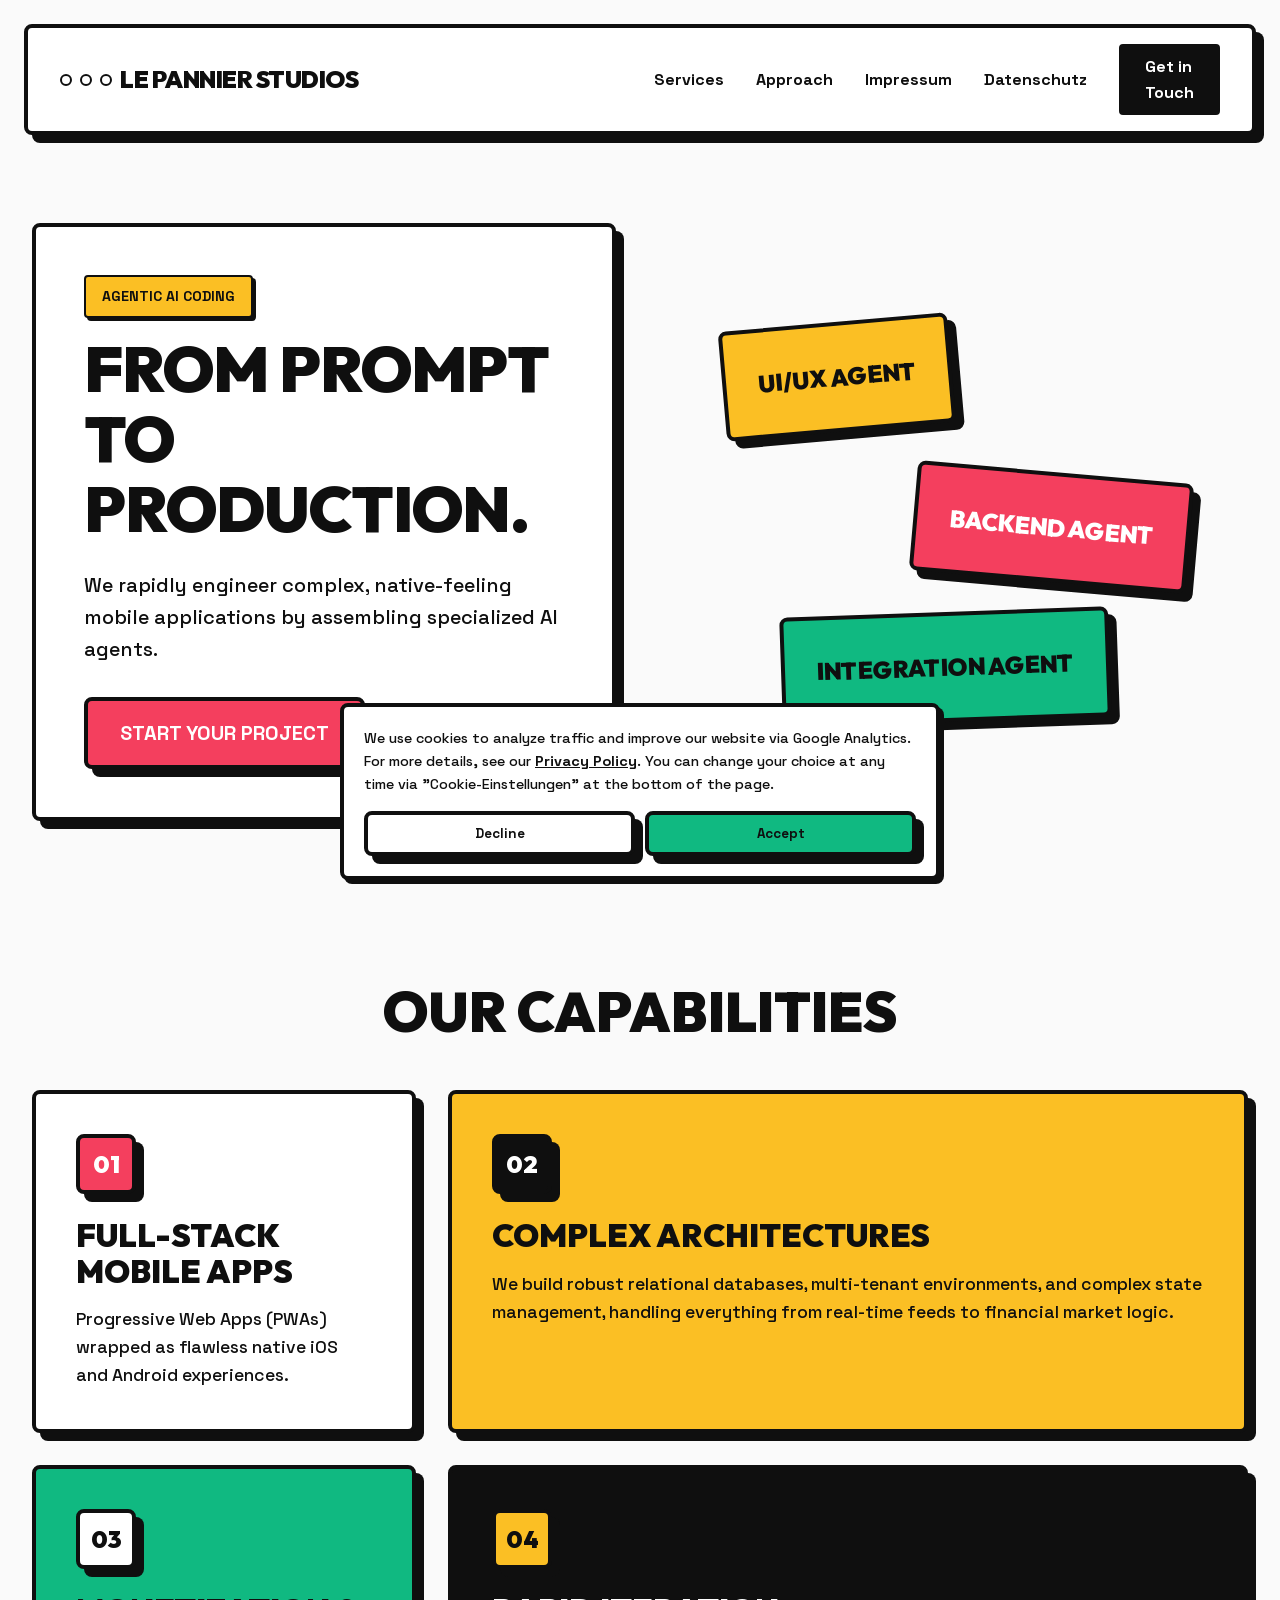
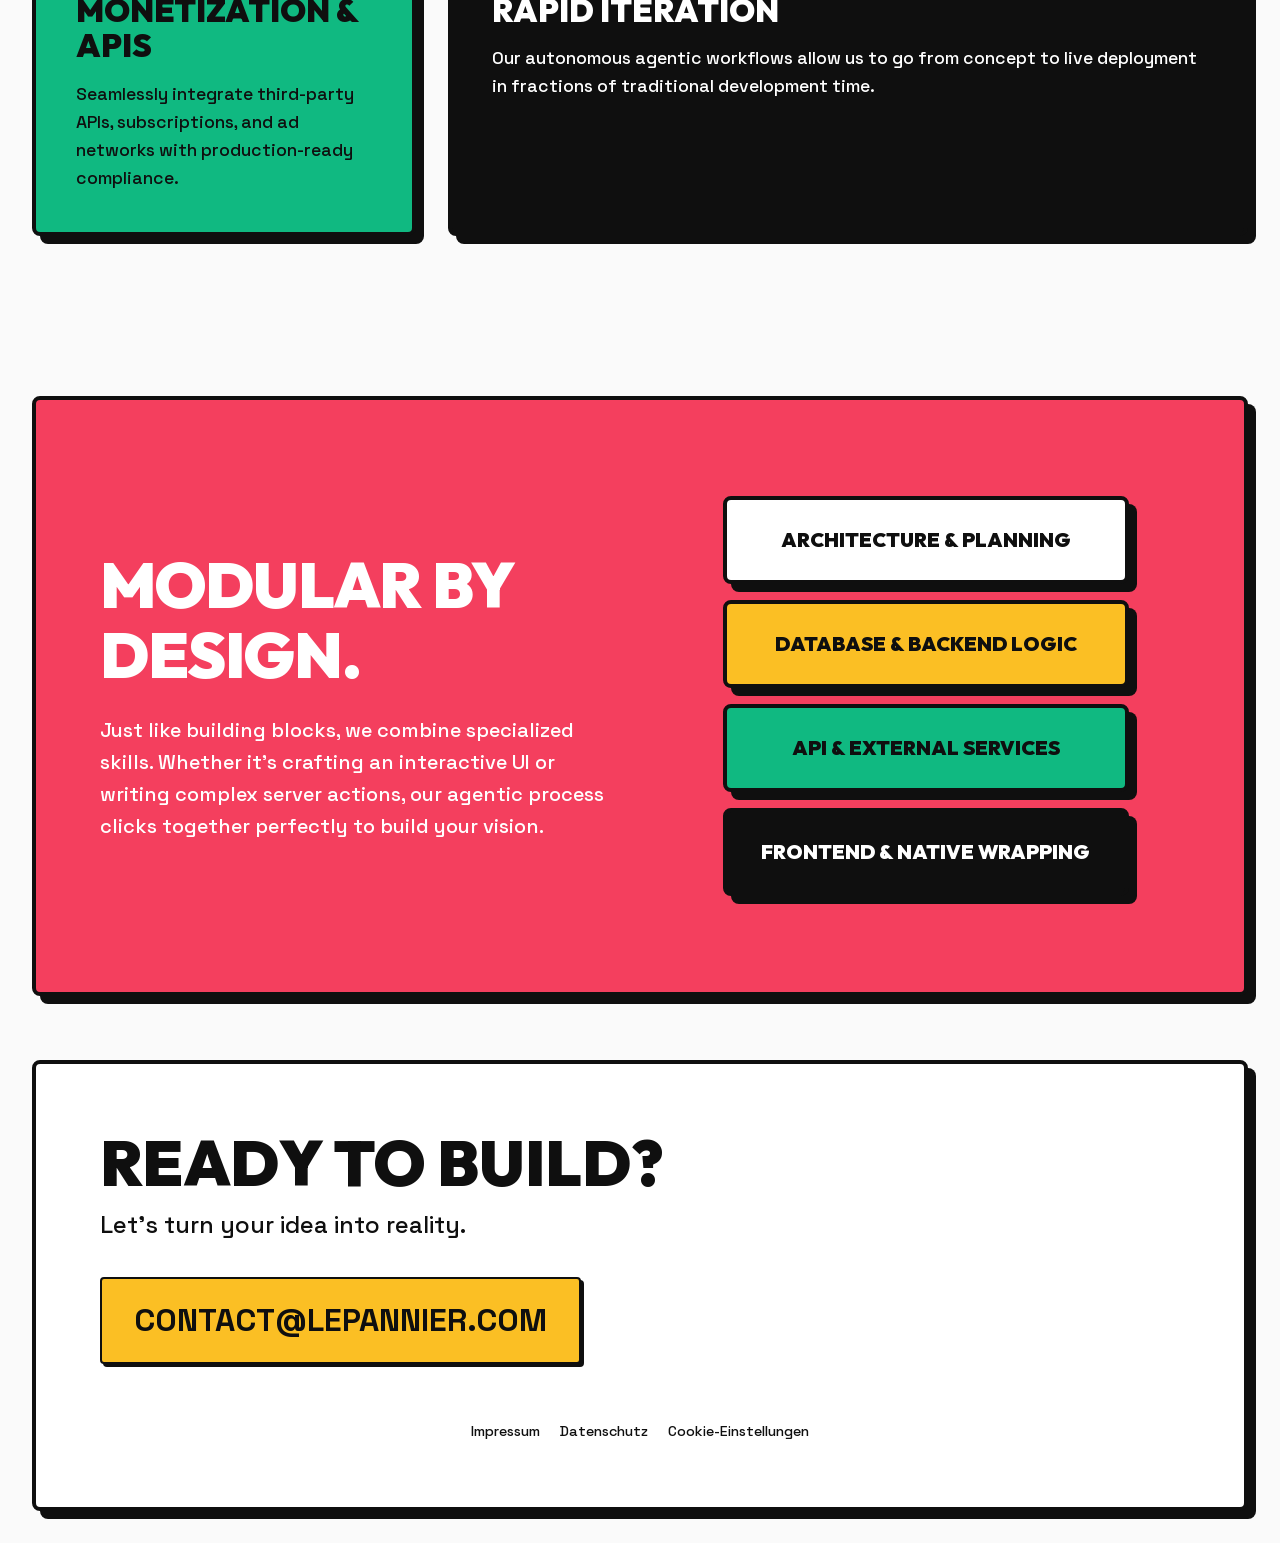
==== index.html @ d7900feb "Fix: self-host fonts, add cookie consent withdrawal, fix small bugs - Serve Outfit and Space Grotesk" ====
<!DOCTYPE html>
<html lang="en">
<head>
    <meta charset="UTF-8">
    <meta name="viewport" content="width=device-width, initial-scale=1.0">
    <meta name="description" content="Le Pannier Studios - Rapid mobile app engineering through Agentic AI.">
    <title>Le Pannier Studios | Agentic AI App Development</title>
    <link rel="canonical" href="https://www.lepannier.com/" />
    <meta property="og:type" content="website">
    <meta property="og:url" content="https://www.lepannier.com/">
    <meta property="og:title" content="Le Pannier Studios | Agentic AI App Development">
    <meta property="og:description" content="We specialize in rapid mobile app engineering using agentic AI. Powerful apps built fast.">
    <meta property="og:image" content="https://www.lepannier.com/og-image.png">
    <meta name="twitter:card" content="summary_large_image">
    <meta name="twitter:domain" content="lepannier.com">
    <meta name="twitter:url" content="https://www.lepannier.com/">
    <meta name="twitter:title" content="Le Pannier Studios | Agentic AI App Development">
    <meta name="twitter:description" content="We specialize in rapid mobile app engineering using agentic AI. Powerful apps built fast.">
    <meta name="twitter:image" content="https://www.lepannier.com/og-image.png">

    <script type="application/ld+json">
    {
      "@context": "https://schema.org",
      "@type": "Organization",
      "name": "Le Pannier Studios",
      "url": "https://www.lepannier.com/",
      "logo": "https://www.lepannier.com/favicon.svg",
      "description": "Agentic AI App Development and rapid mobile app engineering.",
      "email": "contact@lepannier.com",
      "address": {
        "@type": "PostalAddress",
        "streetAddress": "Beethovenstraße 17",
        "addressLocality": "Bonn",
        "postalCode": "53115",
        "addressCountry": "DE"
      }
    }
    </script>
    <link rel="stylesheet" href="style.css">
    <link rel="icon" type="image/svg+xml" href="favicon.svg">
</head>
<body>
    <nav class="navbar block-border">
        <div class="nav-header">
            <div class="logo">
                <span class="dot rose"></span>
                <span class="dot yellow"></span>
                <span class="dot green"></span>
                <h1>Le Pannier Studios</h1>
            </div>
            <button class="burger-menu" aria-label="Toggle navigation" aria-expanded="false">
                <span></span>
                <span></span>
                <span></span>
            </button>
        </div>
        <ul class="nav-links">
            <li><a href="#services">Services</a></li>
            <li><a href="#approach">Approach</a></li>
            <li><a href="/impressum/">Impressum</a></li>
            <li><a href="/datenschutz/">Datenschutz</a></li>
            <li><a href="#contact" class="btn btn-primary">Get in Touch</a></li>
        </ul>
    </nav>

    <main>
        <section class="hero">
            <div class="hero-content reveal block-border bg-white">
                <div class="tag badge-yellow">Agentic AI Coding</div>
                <h2 class="bold-title">FROM PROMPT<br>TO PRODUCTION.</h2>
                <p class="hero-subtitle">We rapidly engineer complex, native-feeling mobile applications by assembling specialized AI agents.</p>
                <a href="#contact" class="btn btn-large bg-rose text-white block-border hover-lift">Start Your Project</a>
            </div>
            <div class="hero-visuals reveal">
                <div class="lego-block bg-yellow block-border floating-1">UI/UX Agent</div>
                <div class="lego-block bg-rose block-border floating-2 text-white">Backend Agent</div>
                <div class="lego-block bg-green block-border floating-3">Integration Agent</div>
            </div>
        </section>

        <section id="services" class="services-section">
            <h2 class="section-title text-center reveal">OUR CAPABILITIES</h2>
            <div class="bento-grid">
                <div class="bento-item bg-white block-border hover-push reveal">
                    <div class="icon-box bg-rose text-white block-border">01</div>
                    <h3>Full-Stack Mobile Apps</h3>
                    <p>Progressive Web Apps (PWAs) wrapped as flawless native iOS and Android experiences.</p>
                </div>
                <div class="bento-item bg-yellow block-border hover-push span-2 reveal" style="transition-delay: 100ms;">
                    <div class="icon-box bg-black text-white block-border">02</div>
                    <h3>Complex Architectures</h3>
                    <p>We build robust relational databases, multi-tenant environments, and complex state management, handling everything from real-time feeds to financial market logic.</p>
                </div>
                <div class="bento-item bg-green block-border hover-push reveal" style="transition-delay: 200ms;">
                    <div class="icon-box bg-white text-black block-border">03</div>
                    <h3>Monetization & APIs</h3>
                    <p>Seamlessly integrate third-party APIs, subscriptions, and ad networks with production-ready compliance.</p>
                </div>
                <div class="bento-item bg-black text-white block-border hover-push span-2 reveal" style="transition-delay: 300ms;">
                    <div class="icon-box bg-yellow text-black block-border">04</div>
                    <h3>Rapid Iteration</h3>
                    <p>Our autonomous agentic workflows allow us to go from concept to live deployment in fractions of traditional development time.</p>
                </div>
            </div>
        </section>

        <section id="approach" class="approach-section block-border bg-rose text-white">
            <div class="approach-content reveal">
                <h2 class="bold-title">MODULAR BY DESIGN.</h2>
                <p class="large-text">Just like building blocks, we combine specialized skills. Whether it's crafting an interactive UI or writing complex server actions, our agentic process clicks together perfectly to build your vision.</p>
            </div>
            <div class="lego-stack reveal" style="transition-delay: 200ms;">
                <div class="stack-block bg-white text-black block-border">Architecture & Planning</div>
                <div class="stack-block bg-yellow text-black block-border">Database & Backend logic</div>
                <div class="stack-block bg-green text-black block-border">API & External Services</div>
                <div class="stack-block bg-black text-white block-border">Frontend & Native Wrapping</div>
            </div>
        </section>
    </main>

    <footer id="contact" class="footer block-border bg-white">
        <div class="footer-grid" style="grid-template-columns: 1fr;">
            <div class="contact-info reveal">
                <h2>Ready to Build?</h2>
                <p>Let's turn your idea into reality.</p>
                <a href="mailto:contact@lepannier.com" class="email-link badge-yellow block-border">contact@lepannier.com</a>
            </div>
        </div>
        <div class="legal-links">
            <a href="/impressum/">Impressum</a>
            <a href="/datenschutz/">Datenschutz</a>
            <button type="button" class="cookie-settings">Cookie-Einstellungen</button>
        </div>
    </footer>

    <script src="script.js"></script>
</body>
</html>
---- style.css ----
/* Self-hosted fonts (no request to Google) */
@font-face {
    font-family: 'Outfit';
    font-style: normal;
    font-weight: 400 900;
    font-display: swap;
    src: url('/fonts/outfit-latin.woff2') format('woff2');
}

@font-face {
    font-family: 'Space Grotesk';
    font-style: normal;
    font-weight: 500 700;
    font-display: swap;
    src: url('/fonts/space-grotesk-latin.woff2') format('woff2');
}

:root {
    --bg-white: #fafafa;
    --white: #ffffff;
    --black: #0f0f0f;
    --rose: #F43F5E;
    --green: #10B981;
    --yellow: #FBBF24;
    --border-width: 4px;
    --shadow-offset: 8px;
    --transition: all 0.2s cubic-bezier(0.25, 1, 0.5, 1);
}

*,
*::before,
*::after {
    margin: 0;
    padding: 0;
    box-sizing: border-box;
}

html {
    overflow-x: hidden;
    width: 100%;
}

body {
    font-family: 'Space Grotesk', sans-serif;
    background-color: var(--bg-white);
    color: var(--black);
    line-height: 1.6;
    overflow-x: hidden;
    width: 100%;
    min-height: 100vh;
}

h1, h2, h3, .bold-title {
    font-family: 'Outfit', sans-serif;
    text-transform: uppercase;
    font-weight: 900;
    line-height: 1.1;
    overflow-wrap: break-word;
    word-break: break-word;
}

a {
    text-decoration: none;
    color: inherit;
}

/* Utilities */
.block-border {
    border: var(--border-width) solid var(--black);
    box-shadow: var(--shadow-offset) var(--shadow-offset) 0 var(--black);
    border-radius: 8px;
}

.bg-white { background-color: var(--white); }
.bg-black { background-color: var(--black); }
.bg-rose { background-color: var(--rose); }
.bg-green { background-color: var(--green); }
.bg-yellow { background-color: var(--yellow); }

.text-white { color: var(--white); }
.text-black { color: var(--black); }

.text-center { text-align: center; }

.badge-yellow {
    display: inline-block;
    background-color: var(--yellow);
    color: var(--black);
    font-weight: 700;
    padding: 0.5rem 1rem;
    border: 2px solid var(--black);
    border-radius: 4px;
    text-transform: uppercase;
    font-size: 0.875rem;
    margin-bottom: 1rem;
    box-shadow: 3px 3px 0 var(--black);
}

.btn {
    display: inline-block;
    font-weight: 700;
    cursor: pointer;
    transition: var(--transition);
}

.btn-primary {
    background-color: var(--black);
    color: var(--white);
    padding: 0.5rem 1.5rem;
    border: 2px solid var(--black);
    border-radius: 4px;
}

.btn-primary:hover {
    background-color: var(--rose);
    color: var(--white);
    transform: translate(-2px, -2px);
    box-shadow: 4px 4px 0 var(--black);
}

.btn-large {
    font-size: 1.25rem;
    padding: 1rem 2rem;
    margin-top: 2rem;
    text-transform: uppercase;
}

.hover-lift:hover {
    transform: translate(-4px, -4px);
    box-shadow: calc(var(--shadow-offset) + 4px) calc(var(--shadow-offset) + 4px) 0 var(--black);
}

.hover-push:hover {
    transform: translate(2px, 2px);
    box-shadow: calc(var(--shadow-offset) - 2px) calc(var(--shadow-offset) - 2px) 0 var(--black);
}

/* Navbar */
.navbar {
    display: flex;
    justify-content: space-between;
    align-items: center;
    padding: 1rem 2rem;
    margin: 1.5rem;
    background-color: var(--white);
    position: sticky;
    top: 1.5rem;
    z-index: 100;
}

.nav-header {
    display: flex;
    justify-content: space-between;
    align-items: center;
    width: 100%;
}

.burger-menu {
    display: none;
    flex-direction: column;
    justify-content: space-around;
    width: 30px;
    height: 24px;
    background: transparent;
    border: none;
    cursor: pointer;
    padding: 0;
    z-index: 101;
}

.burger-menu span {
    width: 100%;
    height: 3px;
    background: var(--black);
    border-radius: 4px;
    transition: var(--transition);
}

.burger-menu.active span:nth-child(1) {
    transform: translateY(10.5px) rotate(45deg);
}

.burger-menu.active span:nth-child(2) {
    opacity: 0;
}

.burger-menu.active span:nth-child(3) {
    transform: translateY(-10.5px) rotate(-45deg);
}

.logo {
    display: flex;
    align-items: center;
    gap: 0.5rem;
}

.logo h1 {
    font-size: 1.5rem;
    letter-spacing: -0.5px;
}

.dot {
    width: 12px;
    height: 12px;
    border-radius: 50%;
    border: 2px solid var(--black);
}

.nav-links {
    display: flex;
    list-style: none;
    gap: 2rem;
    align-items: center;
    font-weight: 700;
}

/* Hero Section */
.hero {
    display: grid;
    grid-template-columns: 1fr 1fr;
    gap: 3rem;
    padding: 4rem 2rem;
    max-width: 1400px;
    margin: 0 auto;
    align-items: center;
}

.hero-content {
    padding: 3rem;
}

.bold-title {
    font-size: clamp(1.8rem, 5vw, 5rem);
    margin-bottom: 1.5rem;
    letter-spacing: -1px;
}

.hero-subtitle {
    font-size: 1.25rem;
    font-weight: 500;
    max-width: 500px;
}

.hero-visuals {
    position: relative;
    height: 500px;
    display: flex;
    justify-content: center;
    align-items: center;
}

.lego-block {
    position: absolute;
    padding: 2rem;
    font-weight: 900;
    font-size: 1.5rem;
    font-family: 'Outfit', sans-serif;
    text-transform: uppercase;
    transition: var(--transition);
    cursor: grab;
}

.lego-block:active {
    cursor: grabbing;
}

.floating-1 {
    top: 10%;
    left: 10%;
    transform: rotate(-5deg);
    animation: float 6s ease-in-out infinite;
}

.floating-2 {
    top: 40%;
    right: 10%;
    transform: rotate(5deg);
    animation: float 5s ease-in-out infinite alternate;
}

.floating-3 {
    bottom: 10%;
    left: 20%;
    transform: rotate(-2deg);
    animation: float 7s ease-in-out infinite 1s;
}

@keyframes float {
    0% { transform: translateY(0) rotate(0deg); }
    50% { transform: translateY(-20px) rotate(2deg); }
    100% { transform: translateY(0) rotate(0deg); }
}

/* Services Bento Grid */
.services-section {
    padding: 6rem 2rem;
    max-width: 1400px;
    margin: 0 auto;
}

.section-title {
    font-size: 3.5rem;
    margin-bottom: 3rem;
}

.bento-grid {
    display: grid;
    grid-template-columns: repeat(3, 1fr);
    gap: 2rem;
}

.bento-item {
    padding: 2.5rem;
    position: relative;
    display: flex;
    flex-direction: column;
    justify-content: flex-start;
    transition: var(--transition);
}

.bento-item.span-2 {
    grid-column: span 2;
}

.icon-box {
    width: 60px;
    height: 60px;
    display: flex;
    align-items: center;
    justify-content: center;
    font-family: 'Outfit', sans-serif;
    font-weight: 900;
    font-size: 1.5rem;
    margin-bottom: 1.5rem;
}

.bento-item h3 {
    font-size: 2rem;
    margin-bottom: 1rem;
}

.bento-item p {
    font-size: 1.1rem;
    font-weight: 500;
}

/* Approach Section */
.approach-section {
    margin: 4rem 2rem;
    padding: 6rem 4rem;
    display: grid;
    grid-template-columns: 1fr 1fr;
    gap: 4rem;
    align-items: center;
}

.large-text {
    font-size: 1.25rem;
    font-weight: 500;
    margin-top: 1.5rem;
}

.lego-stack {
    display: flex;
    flex-direction: column;
    gap: 1rem;
    align-items: center;
}

.stack-block {
    padding: 1.5rem 2rem;
    font-weight: 900;
    font-family: 'Outfit', sans-serif;
    font-size: 1.25rem;
    width: 80%;
    text-align: center;
    text-transform: uppercase;
    transition: var(--transition);
}

.stack-block:hover {
    transform: scale(1.05) rotate(1deg);
}

/* Footer */
.footer {
    margin: 2rem;
    padding: 4rem;
}

.footer-grid {
    display: grid;
    grid-template-columns: 1fr;
    gap: 4rem;
}

.contact-info h2 {
    font-size: 4rem;
    margin-bottom: 0.5rem;
}

.contact-info p {
    font-size: 1.5rem;
    margin-bottom: 2rem;
    font-weight: 500;
}

.email-link {
    font-size: 2rem;
    display: inline-block;
    padding: 1rem 2rem;
    transition: var(--transition);
}

.email-link:hover {
    background-color: var(--rose);
    color: var(--white);
    transform: translate(-4px, -4px);
    box-shadow: 12px 12px 0 var(--black);
}

/* ================================
   TABLET
   ================================ */
@media (max-width: 1024px) {
    .hero {
        grid-template-columns: 1fr;
        text-align: center;
    }
    .hero-content {
        padding: 2rem;
    }
    .hero-visuals {
        height: 300px;
    }
    .bento-grid {
        grid-template-columns: 1fr;
    }
    .bento-item.span-2 {
        grid-column: span 1;
    }
    .approach-section {
        grid-template-columns: 1fr;
        padding: 3rem 2rem;
    }
    .stack-block {
        width: 100%;
    }
}

/* ================================
   MOBILE — completely reworked
   ================================ */
@media (max-width: 768px) {

    /* Kill all box-shadows on mobile to prevent overflow */
    .block-border {
        border: 3px solid var(--black);
        box-shadow: none;
        border-radius: 6px;
    }

    .badge-yellow {
        box-shadow: none;
        font-size: 0.75rem;
        padding: 0.35rem 0.65rem;
    }

    .hover-lift:hover,
    .hover-push:hover {
        transform: none;
        box-shadow: none;
    }

    /* Navbar */
    .navbar {
        flex-direction: column;
        gap: 0;
        margin: 0.5rem;
        padding: 0.75rem;
        top: 0.5rem;
    }
    .burger-menu {
        display: flex;
    }
    .nav-links {
        display: none;
        flex-direction: column;
        gap: 0.75rem;
        width: 100%;
        margin-top: 0.75rem;
        padding-top: 0.75rem;
        border-top: 2px solid var(--black);
        text-align: center;
    }
    .nav-links.active {
        display: flex;
    }
    .logo h1 {
        font-size: 1rem;
    }
    .dot {
        width: 8px;
        height: 8px;
    }

    /* Hero */
    .hero {
        padding: 1rem 0.5rem;
        gap: 1rem;
    }
    .hero-content {
        padding: 1rem;
    }
    .bold-title {
        font-size: 1.5rem;
    }
    .hero-subtitle {
        font-size: 0.9rem;
    }
    .btn-large {
        font-size: 0.9rem;
        padding: 0.65rem 1rem;
        margin-top: 1rem;
    }

    /* Hero visuals: stack vertically instead of absolute */
    .hero-visuals {
        position: static;
        height: auto;
        display: flex;
        flex-direction: column;
        gap: 0.5rem;
    }
    .lego-block {
        position: static;
        padding: 0.75rem 1rem;
        font-size: 0.85rem;
        transform: none;
        width: 100%;
        text-align: center;
        animation: none !important;
    }

    /* Services */
    .services-section {
        padding: 2rem 0.5rem;
    }
    .section-title {
        font-size: 1.4rem;
        margin-bottom: 1rem;
    }
    .bento-grid {
        gap: 0.75rem;
    }
    .bento-item {
        padding: 1rem;
    }
    .bento-item h3 {
        font-size: 1.1rem;
    }
    .bento-item p {
        font-size: 0.85rem;
    }
    .icon-box {
        width: 40px;
        height: 40px;
        font-size: 1rem;
        margin-bottom: 0.75rem;
    }

    /* Approach */
    .approach-section {
        margin: 1rem 0.5rem;
        padding: 1.25rem 1rem;
        gap: 1.25rem;
    }
    .large-text {
        font-size: 0.9rem;
    }
    .stack-block {
        padding: 0.6rem 0.75rem;
        font-size: 0.8rem;
    }

    /* Footer */
    .footer {
        margin: 0.5rem;
        padding: 1.25rem 1rem;
    }
    .contact-info h2 {
        font-size: 1.4rem;
    }
    .contact-info p {
        font-size: 1rem;
        margin-bottom: 0.75rem;
    }
    .email-link {
        font-size: 0.85rem;
        padding: 0.5rem 0.65rem;
        word-break: break-all;
    }
    .email-link:hover {
        transform: none;
        box-shadow: none;
    }
}

/* Scroll Reveal Animations */
.reveal {
    opacity: 0;
    transform: translateY(30px);
    transition: all 0.8s cubic-bezier(0.5, 0, 0, 1);
}

.reveal.active {
    opacity: 1;
    transform: translateY(0);
}

/* Cookie Banner */
.cookie-banner {
    position: fixed;
    bottom: 20px;
    left: 20px;
    right: 20px;
    max-width: 600px;
    margin: 0 auto;
    background-color: var(--white);
    z-index: 1000;
    padding: 20px;
    display: flex;
    flex-direction: column;
    gap: 15px;
    box-shadow: 4px 4px 0px var(--black);
    transform: translateY(150%);
    transition: transform 0.4s ease-in-out;
}
.cookie-banner.show {
    transform: translateY(0);
}
.cookie-banner p {
    font-size: 0.9rem;
    margin: 0;
}
.cookie-banner a {
    font-weight: bold;
    color: var(--black);
    text-decoration: underline;
}
.cookie-actions {
    display: flex;
    gap: 10px;
}
.cookie-actions button {
    flex: 1;
    padding: 10px;
    font-family: 'Space Grotesk', sans-serif;
    font-weight: 700;
    cursor: pointer;
}
.btn-accept {
    background-color: var(--green);
    color: var(--black);
}
.btn-decline {
    background-color: var(--white);
    color: var(--black);
}

/* Legal links at the bottom of every page */
.legal-links {
    text-align: center;
    margin: 40px 0;
    font-family: 'Space Grotesk', sans-serif;
    font-size: 0.9rem;
}
.footer .legal-links {
    margin-bottom: 0;
}
.legal-links a,
.legal-links button {
    color: var(--black);
    text-decoration: none;
    margin: 0 0.5rem;
}
.legal-links button {
    background: none;
    border: none;
    font: inherit;
    cursor: pointer;
}
.legal-links a:hover,
.legal-links button:hover {
    text-decoration: underline;
}
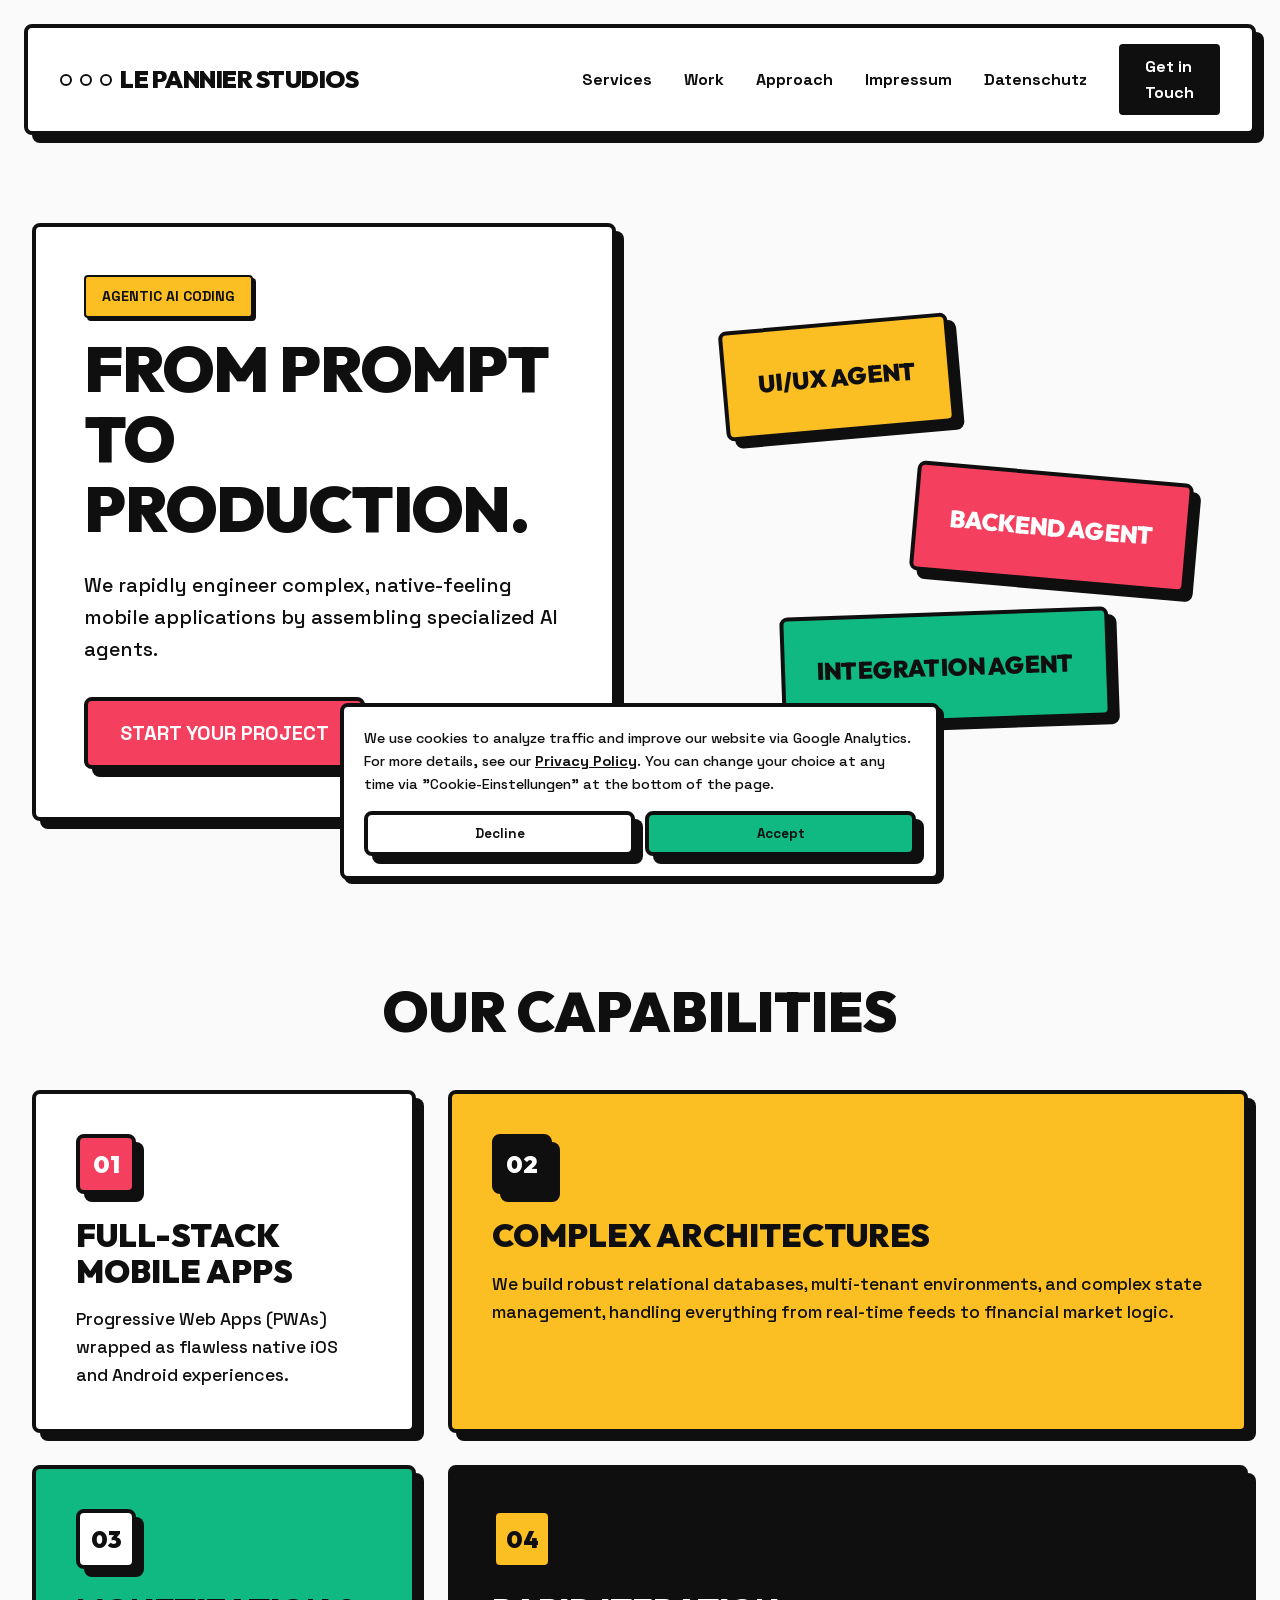
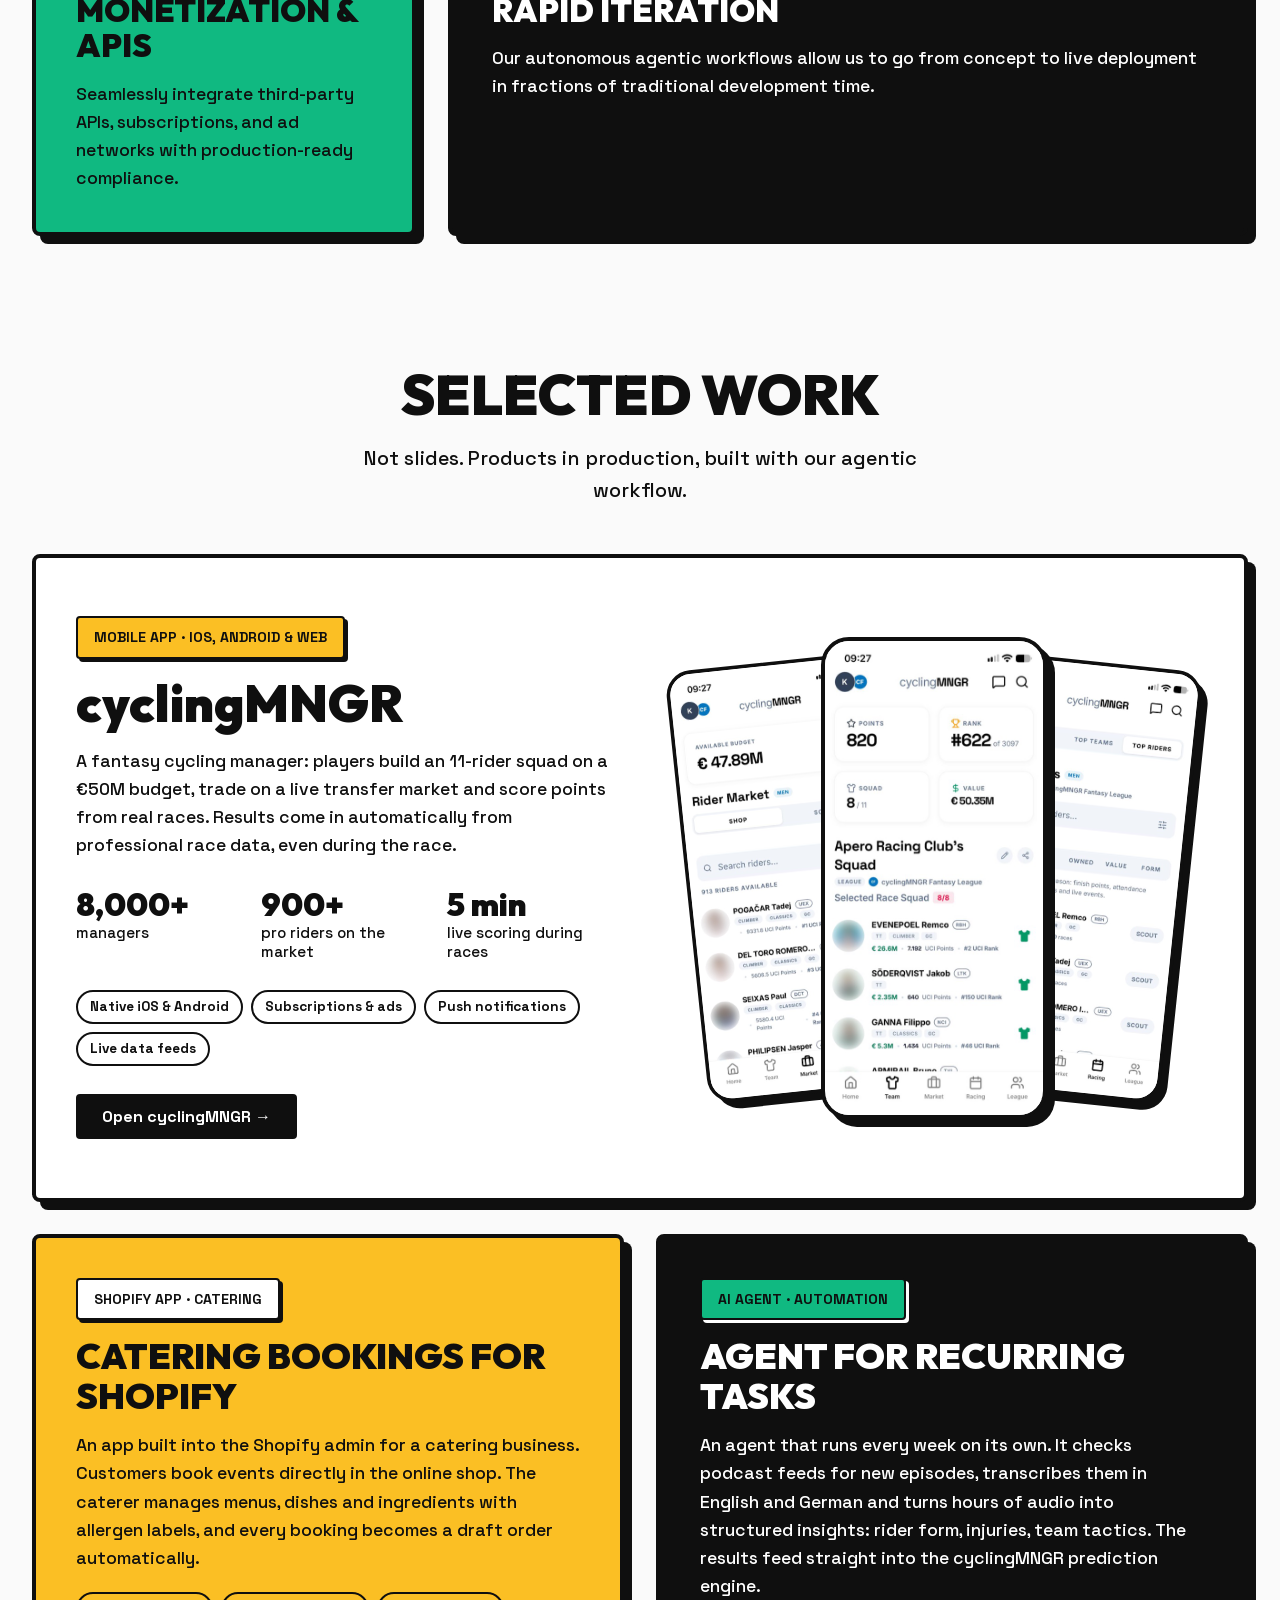
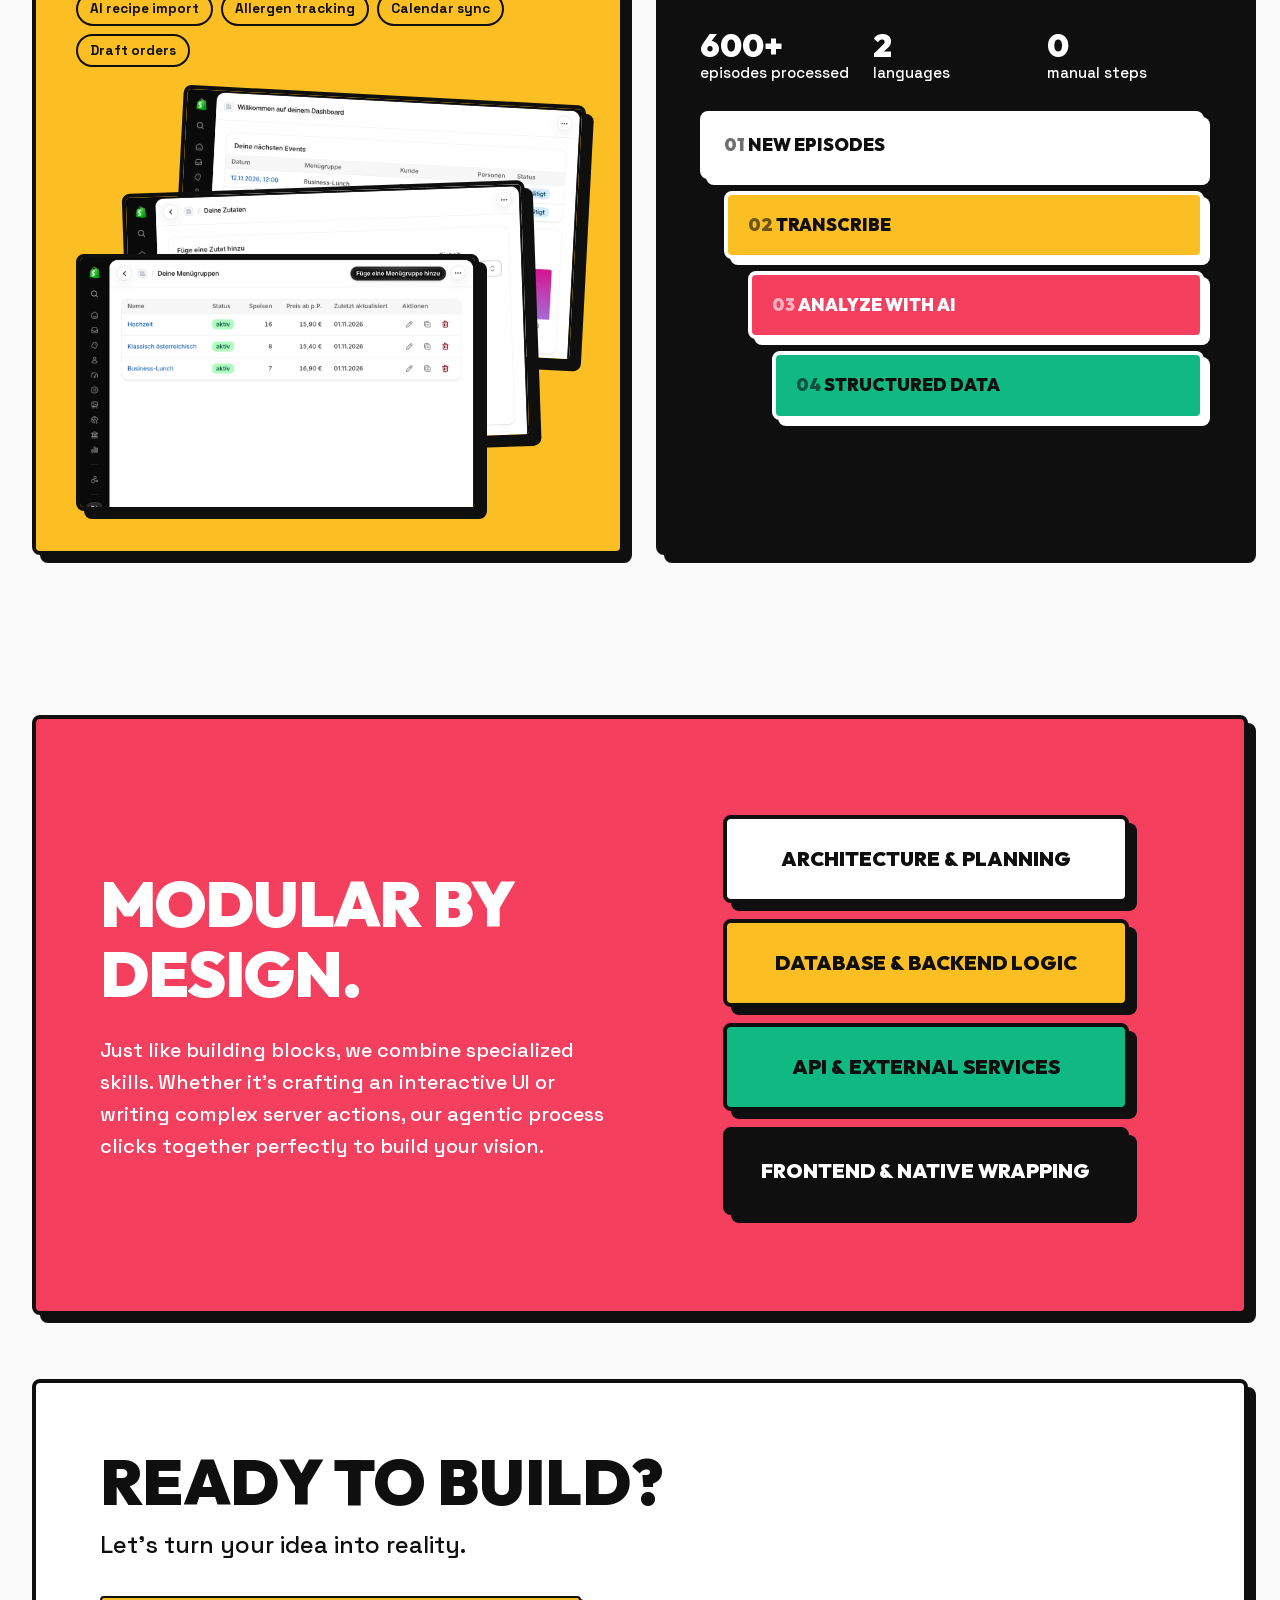
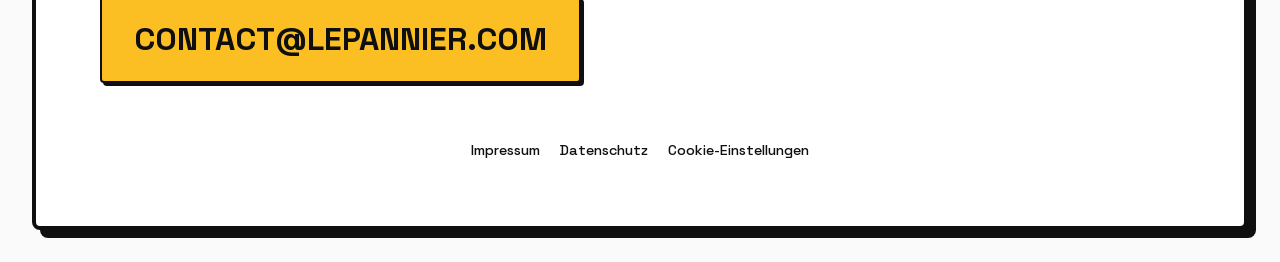
==== commit 61d25324: "Add Selected Work section with three project case studies - cyclingMNGR: fanned phone screenshots (r" ====
--- a/index.html
+++ b/index.html
@@ -10,13 +10,16 @@
     <meta property="og:url" content="https://www.lepannier.com/">
     <meta property="og:title" content="Le Pannier Studios | Agentic AI App Development">
     <meta property="og:description" content="We specialize in rapid mobile app engineering using agentic AI. Powerful apps built fast.">
-    <meta property="og:image" content="https://www.lepannier.com/og-image.png">
+    <meta property="og:image" content="https://www.lepannier.com/og-image.jpg">
+    <meta property="og:image:width" content="1200">
+    <meta property="og:image:height" content="630">
+    <meta property="og:image:alt" content="Le Pannier Studios – Agentic AI App Development">
     <meta name="twitter:card" content="summary_large_image">
     <meta name="twitter:domain" content="lepannier.com">
     <meta name="twitter:url" content="https://www.lepannier.com/">
     <meta name="twitter:title" content="Le Pannier Studios | Agentic AI App Development">
     <meta name="twitter:description" content="We specialize in rapid mobile app engineering using agentic AI. Powerful apps built fast.">
-    <meta name="twitter:image" content="https://www.lepannier.com/og-image.png">
+    <meta name="twitter:image" content="https://www.lepannier.com/og-image.jpg">
 
     <script type="application/ld+json">
     {
@@ -36,6 +39,9 @@
       }
     }
     </script>
+    <script>document.documentElement.classList.add('js');</script>
+    <link rel="preload" href="/fonts/outfit-latin.woff2" as="font" type="font/woff2" crossorigin>
+    <link rel="preload" href="/fonts/space-grotesk-latin.woff2" as="font" type="font/woff2" crossorigin>
     <link rel="stylesheet" href="style.css">
     <link rel="icon" type="image/svg+xml" href="favicon.svg">
 </head>
@@ -46,7 +52,7 @@
                 <span class="dot rose"></span>
                 <span class="dot yellow"></span>
                 <span class="dot green"></span>
-                <h1>Le Pannier Studios</h1>
+                <a href="/" class="logo-title">Le Pannier Studios</a>
             </div>
             <button class="burger-menu" aria-label="Toggle navigation" aria-expanded="false">
                 <span></span>
@@ -56,6 +62,7 @@
         </div>
         <ul class="nav-links">
             <li><a href="#services">Services</a></li>
+            <li><a href="#work">Work</a></li>
             <li><a href="#approach">Approach</a></li>
             <li><a href="/impressum/">Impressum</a></li>
             <li><a href="/datenschutz/">Datenschutz</a></li>
@@ -67,7 +74,7 @@
         <section class="hero">
             <div class="hero-content reveal block-border bg-white">
                 <div class="tag badge-yellow">Agentic AI Coding</div>
-                <h2 class="bold-title">FROM PROMPT<br>TO PRODUCTION.</h2>
+                <h1 class="bold-title">FROM PROMPT<br>TO PRODUCTION.</h1>
                 <p class="hero-subtitle">We rapidly engineer complex, native-feeling mobile applications by assembling specialized AI agents.</p>
                 <a href="#contact" class="btn btn-large bg-rose text-white block-border hover-lift">Start Your Project</a>
             </div>
@@ -86,21 +93,90 @@
                     <h3>Full-Stack Mobile Apps</h3>
                     <p>Progressive Web Apps (PWAs) wrapped as flawless native iOS and Android experiences.</p>
                 </div>
-                <div class="bento-item bg-yellow block-border hover-push span-2 reveal" style="transition-delay: 100ms;">
+                <div class="bento-item bg-yellow block-border hover-push span-2 reveal delay-1">
                     <div class="icon-box bg-black text-white block-border">02</div>
                     <h3>Complex Architectures</h3>
                     <p>We build robust relational databases, multi-tenant environments, and complex state management, handling everything from real-time feeds to financial market logic.</p>
                 </div>
-                <div class="bento-item bg-green block-border hover-push reveal" style="transition-delay: 200ms;">
+                <div class="bento-item bg-green block-border hover-push reveal delay-2">
                     <div class="icon-box bg-white text-black block-border">03</div>
                     <h3>Monetization & APIs</h3>
                     <p>Seamlessly integrate third-party APIs, subscriptions, and ad networks with production-ready compliance.</p>
                 </div>
-                <div class="bento-item bg-black text-white block-border hover-push span-2 reveal" style="transition-delay: 300ms;">
+                <div class="bento-item bg-black text-white block-border hover-push span-2 reveal delay-3">
                     <div class="icon-box bg-yellow text-black block-border">04</div>
                     <h3>Rapid Iteration</h3>
                     <p>Our autonomous agentic workflows allow us to go from concept to live deployment in fractions of traditional development time.</p>
                 </div>
+            </div>
+        </section>
+
+        <section id="work" class="work-section">
+            <h2 class="section-title text-center reveal">SELECTED WORK</h2>
+            <p class="section-intro text-center reveal">Not slides. Products in production, built with our agentic workflow.</p>
+
+            <!-- cyclingMNGR -->
+            <article class="work-card work-feature bg-white block-border reveal">
+                <div class="work-text">
+                    <div class="tag badge-yellow">Mobile App · iOS, Android &amp; Web</div>
+                    <h3 class="brand-name">cyclingMNGR</h3>
+                    <p>A fantasy cycling manager: players build an 11-rider squad on a €50M budget, trade on a live transfer market and score points from real races. Results come in automatically from professional race data, even during the race.</p>
+                    <ul class="work-stats">
+                        <li><strong>8,000+</strong> managers</li>
+                        <li><strong>900+</strong> pro riders on the market</li>
+                        <li><strong>5 min</strong> live scoring during races</li>
+                    </ul>
+                    <ul class="work-stack">
+                        <li>Native iOS &amp; Android</li>
+                        <li>Subscriptions &amp; ads</li>
+                        <li>Push notifications</li>
+                        <li>Live data feeds</li>
+                    </ul>
+                    <a href="https://app.cyclingmngr.com/" class="btn btn-primary" target="_blank" rel="noopener">Open cyclingMNGR →</a>
+                </div>
+                <div class="work-phones" aria-hidden="true">
+                    <img src="/images/work/cyclingmngr-market.jpg" alt="" class="phone phone-left" width="480" height="1040" loading="lazy">
+                    <img src="/images/work/cyclingmngr-team.jpg" alt="" class="phone phone-center" width="480" height="1040" loading="lazy">
+                    <img src="/images/work/cyclingmngr-riders.jpg" alt="" class="phone phone-right" width="480" height="1040" loading="lazy">
+                </div>
+            </article>
+
+            <div class="work-grid">
+                <!-- Shopify catering app -->
+                <article class="work-card bg-yellow block-border reveal delay-1">
+                    <div class="tag badge-white">Shopify App · Catering</div>
+                    <h3>Catering Bookings for Shopify</h3>
+                    <p>An app built into the Shopify admin for a catering business. Customers book events directly in the online shop. The caterer manages menus, dishes and ingredients with allergen labels, and every booking becomes a draft order automatically.</p>
+                    <ul class="work-stack">
+                        <li>AI recipe import</li>
+                        <li>Allergen tracking</li>
+                        <li>Calendar sync</li>
+                        <li>Draft orders</li>
+                    </ul>
+                    <div class="work-screens">
+                        <img src="/images/work/caterer-dashboard.jpg" alt="Dashboard with upcoming events and revenue per month" class="screen screen-back block-border" width="1100" height="695" loading="lazy">
+                        <img src="/images/work/caterer-ingredients.jpg" alt="Ingredient management with allergen labels" class="screen screen-middle block-border" width="1100" height="695" loading="lazy">
+                        <img src="/images/work/caterer-menus.jpg" alt="Menu overview with prices per person" class="screen screen-front block-border" width="1100" height="695" loading="lazy">
+                    </div>
+                </article>
+
+                <!-- Recurring-task agent -->
+                <article class="work-card bg-black text-white block-border reveal delay-2">
+                    <div class="tag badge-green">AI Agent · Automation</div>
+                    <h3>Agent for Recurring Tasks</h3>
+                    <p>An agent that runs every week on its own. It checks podcast feeds for new episodes, transcribes them in English and German and turns hours of audio into structured insights: rider form, injuries, team tactics. The results feed straight into the cyclingMNGR prediction engine.</p>
+                    <ul class="work-stats">
+                        <li><strong>600+</strong> episodes processed</li>
+                        <li><strong>2</strong> languages</li>
+                        <li><strong>0</strong> manual steps</li>
+                    </ul>
+                    <ol class="pipeline" aria-label="How the agent works">
+                        <li class="bg-white text-black block-border">New episodes</li>
+                        <li class="bg-yellow text-black block-border">Transcribe</li>
+                        <li class="bg-rose text-white block-border">Analyze with AI</li>
+                        <li class="bg-green text-black block-border">Structured data</li>
+                    </ol>
+                </article>
             </div>
         </section>
 
@@ -109,7 +185,7 @@
                 <h2 class="bold-title">MODULAR BY DESIGN.</h2>
                 <p class="large-text">Just like building blocks, we combine specialized skills. Whether it's crafting an interactive UI or writing complex server actions, our agentic process clicks together perfectly to build your vision.</p>
             </div>
-            <div class="lego-stack reveal" style="transition-delay: 200ms;">
+            <div class="lego-stack reveal delay-2">
                 <div class="stack-block bg-white text-black block-border">Architecture & Planning</div>
                 <div class="stack-block bg-yellow text-black block-border">Database & Backend logic</div>
                 <div class="stack-block bg-green text-black block-border">API & External Services</div>
@@ -119,7 +195,7 @@
     </main>
 
     <footer id="contact" class="footer block-border bg-white">
-        <div class="footer-grid" style="grid-template-columns: 1fr;">
+        <div class="footer-grid">
             <div class="contact-info reveal">
                 <h2>Ready to Build?</h2>
                 <p>Let's turn your idea into reality.</p>
--- a/style.css
+++ b/style.css
@@ -38,6 +38,13 @@
 html {
     overflow-x: hidden;
     width: 100%;
+    scroll-behavior: smooth;
+}
+
+/* Keep anchor targets clear of the sticky navbar */
+section[id],
+footer[id] {
+    scroll-margin-top: 8rem;
 }
 
 body {
@@ -50,7 +57,7 @@
     min-height: 100vh;
 }
 
-h1, h2, h3, .bold-title {
+h1, h2, h3, .bold-title, .logo-title {
     font-family: 'Outfit', sans-serif;
     text-transform: uppercase;
     font-weight: 900;
@@ -194,7 +201,7 @@
     gap: 0.5rem;
 }
 
-.logo h1 {
+.logo-title {
     font-size: 1.5rem;
     letter-spacing: -0.5px;
 }
@@ -258,6 +265,7 @@
     text-transform: uppercase;
     transition: var(--transition);
     cursor: grab;
+    touch-action: none; /* let pointer drags work on touchscreens */
 }
 
 .lego-block:active {
@@ -344,6 +352,290 @@
     font-weight: 500;
 }
 
+/* Selected Work */
+.work-section {
+    padding: 2rem 2rem 6rem;
+    max-width: 1400px;
+    margin: 0 auto;
+}
+
+.section-intro {
+    font-size: 1.25rem;
+    font-weight: 500;
+    margin: -2rem auto 3rem;
+    max-width: 640px;
+}
+
+.badge-white,
+.badge-green {
+    display: inline-block;
+    color: var(--black);
+    font-weight: 700;
+    padding: 0.5rem 1rem;
+    border: 2px solid var(--black);
+    border-radius: 4px;
+    text-transform: uppercase;
+    font-size: 0.875rem;
+    margin-bottom: 1rem;
+    box-shadow: 3px 3px 0 var(--black);
+}
+.badge-white { background-color: var(--white); }
+.badge-green { background-color: var(--green); }
+.bg-black .badge-green { box-shadow: 3px 3px 0 var(--white); }
+
+.work-card {
+    padding: 2.5rem;
+}
+
+.work-card h3 {
+    font-size: 2.25rem;
+    margin-bottom: 1rem;
+}
+
+.work-card p {
+    font-size: 1.1rem;
+    font-weight: 500;
+}
+
+.work-feature {
+    display: grid;
+    grid-template-columns: 1fr 1fr;
+    gap: 3rem;
+    align-items: center;
+    margin-bottom: 2rem;
+}
+
+.work-feature h3 {
+    font-size: clamp(2.25rem, 4vw, 3.5rem);
+}
+
+/* Keep product names in their own spelling */
+.brand-name {
+    text-transform: none;
+}
+
+.work-stats {
+    list-style: none;
+    display: grid;
+    grid-template-columns: repeat(3, 1fr);
+    gap: 1rem;
+    margin: 1.75rem 0;
+}
+
+.work-stats li {
+    font-size: 0.95rem;
+    font-weight: 500;
+    line-height: 1.3;
+}
+
+.work-stats strong {
+    display: block;
+    font-family: 'Outfit', sans-serif;
+    font-weight: 900;
+    font-size: 2rem;
+    line-height: 1.1;
+}
+
+.work-stack {
+    list-style: none;
+    display: flex;
+    flex-wrap: wrap;
+    gap: 0.5rem;
+    margin: 1.25rem 0 1.75rem;
+}
+
+.work-stack li {
+    font-size: 0.85rem;
+    font-weight: 700;
+    padding: 0.25rem 0.75rem;
+    border: 2px solid currentColor;
+    border-radius: 999px;
+}
+
+.work-phones {
+    position: relative;
+    height: 560px;
+}
+
+.phone {
+    position: absolute;
+    top: 50%;
+    width: 42%;
+    height: auto;
+    border: var(--border-width) solid var(--black);
+    border-radius: 28px;
+    box-shadow: var(--shadow-offset) var(--shadow-offset) 0 var(--black);
+    background: var(--white);
+    transition: var(--transition);
+}
+
+.phone-left {
+    left: 2%;
+    transform: translateY(-50%) rotate(-6deg) scale(0.9);
+}
+
+.phone-right {
+    right: 2%;
+    transform: translateY(-50%) rotate(6deg) scale(0.9);
+}
+
+.phone-center {
+    left: 29%;
+    z-index: 2;
+    transform: translateY(-50%);
+}
+
+.work-feature:hover .phone-left { transform: translateY(-52%) rotate(-9deg) scale(0.9); }
+.work-feature:hover .phone-right { transform: translateY(-52%) rotate(9deg) scale(0.9); }
+
+.work-grid {
+    display: grid;
+    grid-template-columns: 1fr 1fr;
+    gap: 2rem;
+}
+
+/* Three overlapping admin screens */
+.work-screens {
+    position: relative;
+    aspect-ratio: 4 / 3.3;
+    margin-top: 0.5rem;
+}
+
+.screen {
+    position: absolute;
+    width: 80%;
+    height: auto;
+    background: var(--white);
+    transition: var(--transition);
+}
+
+.screen-back {
+    top: 0;
+    right: 0;
+    transform: rotate(3deg);
+}
+
+.screen-middle {
+    top: 22%;
+    left: 10%;
+    transform: rotate(-2deg);
+}
+
+.screen-front {
+    bottom: 0;
+    left: 0;
+    z-index: 2;
+}
+
+.work-card:hover .screen-back { transform: rotate(5deg) translate(2%, -2%); }
+.work-card:hover .screen-middle { transform: rotate(-3deg) translateX(3%); }
+
+.pipeline {
+    list-style: none;
+    display: grid;
+    grid-template-columns: 1fr;
+    gap: 0.75rem;
+    counter-reset: step;
+}
+
+.pipeline li {
+    counter-increment: step;
+    font-family: 'Outfit', sans-serif;
+    font-weight: 900;
+    text-transform: uppercase;
+    font-size: 1.1rem;
+    padding: 1rem 1.25rem;
+    box-shadow: 6px 6px 0 var(--white);
+    border-color: var(--white);
+}
+
+.pipeline li::before {
+    content: counter(step, decimal-leading-zero) "  ";
+    opacity: 0.6;
+}
+
+.pipeline li:nth-child(2) { margin-left: 1.5rem; }
+.pipeline li:nth-child(3) { margin-left: 3rem; }
+.pipeline li:nth-child(4) { margin-left: 4.5rem; }
+
+@media (max-width: 1024px) {
+    .work-feature,
+    .work-grid {
+        grid-template-columns: 1fr;
+    }
+    .work-phones {
+        height: 480px;
+        max-width: 560px;
+        width: 100%;
+        margin: 0 auto;
+    }
+}
+
+@media (max-width: 768px) {
+    .work-section {
+        padding: 1rem 0.5rem 2rem;
+    }
+    .section-intro {
+        font-size: 0.95rem;
+        margin: -0.5rem auto 1.25rem;
+    }
+    .badge-white,
+    .badge-green {
+        box-shadow: none;
+        font-size: 0.75rem;
+        padding: 0.35rem 0.65rem;
+    }
+    .work-card {
+        padding: 1.25rem 1rem;
+    }
+    .work-feature {
+        gap: 1.5rem;
+        margin-bottom: 0.75rem;
+    }
+    .work-grid {
+        gap: 0.75rem;
+    }
+    .work-card h3,
+    .work-feature h3 {
+        font-size: 1.4rem;
+    }
+    .work-card p {
+        font-size: 0.9rem;
+    }
+    .work-stats {
+        gap: 0.5rem;
+        margin: 1.25rem 0;
+    }
+    .work-stats li {
+        font-size: 0.75rem;
+    }
+    .work-stats strong {
+        font-size: 1.35rem;
+    }
+    .work-stack li {
+        font-size: 0.75rem;
+    }
+    .work-phones {
+        height: 340px;
+    }
+    .screen {
+        width: 86%;
+    }
+    .phone {
+        border-width: 3px;
+        border-radius: 18px;
+        box-shadow: none;
+    }
+    .pipeline li {
+        font-size: 0.85rem;
+        padding: 0.65rem 0.9rem;
+        box-shadow: none;
+    }
+    .pipeline li:nth-child(2) { margin-left: 0.75rem; }
+    .pipeline li:nth-child(3) { margin-left: 1.5rem; }
+    .pipeline li:nth-child(4) { margin-left: 2.25rem; }
+}
+
 /* Approach Section */
 .approach-section {
     margin: 4rem 2rem;
@@ -496,7 +788,7 @@
     .nav-links.active {
         display: flex;
     }
-    .logo h1 {
+    .logo-title {
         font-size: 1rem;
     }
     .dot {
@@ -606,16 +898,41 @@
     }
 }
 
-/* Scroll Reveal Animations */
-.reveal {
+/* Scroll Reveal Animations
+   Only hide content when JavaScript runs (the "js" class is set in <head>),
+   so the page is still readable if the script fails. */
+.js .reveal {
     opacity: 0;
     transform: translateY(30px);
-    transition: all 0.8s cubic-bezier(0.5, 0, 0, 1);
-}
-
-.reveal.active {
+    transition: opacity 0.8s cubic-bezier(0.5, 0, 0, 1),
+                transform 0.8s cubic-bezier(0.5, 0, 0, 1);
+}
+
+.js .reveal.active {
     opacity: 1;
     transform: translateY(0);
+}
+
+.reveal.delay-1 { transition-delay: 100ms; }
+.reveal.delay-2 { transition-delay: 200ms; }
+.reveal.delay-3 { transition-delay: 300ms; }
+
+/* Respect the system "reduce motion" setting */
+@media (prefers-reduced-motion: reduce) {
+    html {
+        scroll-behavior: auto;
+    }
+    *,
+    *::before,
+    *::after {
+        animation: none !important;
+        transition-duration: 0.01ms !important;
+        transition-delay: 0s !important;
+    }
+    .js .reveal {
+        opacity: 1;
+        transform: none;
+    }
 }
 
 /* Cookie Banner */
@@ -694,3 +1011,65 @@
 .legal-links button:hover {
     text-decoration: underline;
 }
+
+/* Legal pages (Impressum, Datenschutz) */
+.legal-page {
+    max-width: 800px;
+    margin: 4rem auto;
+    padding: 0 1.25rem;
+}
+.legal-content {
+    padding: 3rem;
+}
+.legal-content h1 {
+    font-size: 2.5rem;
+    margin-bottom: 1.5rem;
+}
+.legal-content h2 {
+    font-size: 1.3rem;
+    margin: 2rem 0 1rem;
+}
+.legal-content h3 {
+    font-size: 1.05rem;
+    margin: 1.5rem 0 0.5rem;
+}
+.legal-content p,
+.legal-content ul {
+    font-size: 1.05rem;
+    margin-bottom: 1rem;
+}
+.legal-content ul {
+    padding-left: 1.5rem;
+}
+.legal-content a {
+    text-decoration: underline;
+}
+.back-link {
+    display: inline-block;
+    margin-bottom: 1.25rem;
+    font-weight: 700;
+    transition: transform 0.2s;
+}
+.back-link:hover {
+    color: var(--rose);
+    transform: translateX(-5px);
+}
+@media (max-width: 768px) {
+    .legal-page {
+        margin: 1rem auto;
+        padding: 0 0.5rem;
+    }
+    .legal-content {
+        padding: 1.25rem;
+    }
+    .legal-content h1 {
+        font-size: 1.4rem;
+    }
+    .legal-content h2 {
+        font-size: 1.1rem;
+    }
+    .legal-content p,
+    .legal-content ul {
+        font-size: 0.95rem;
+    }
+}
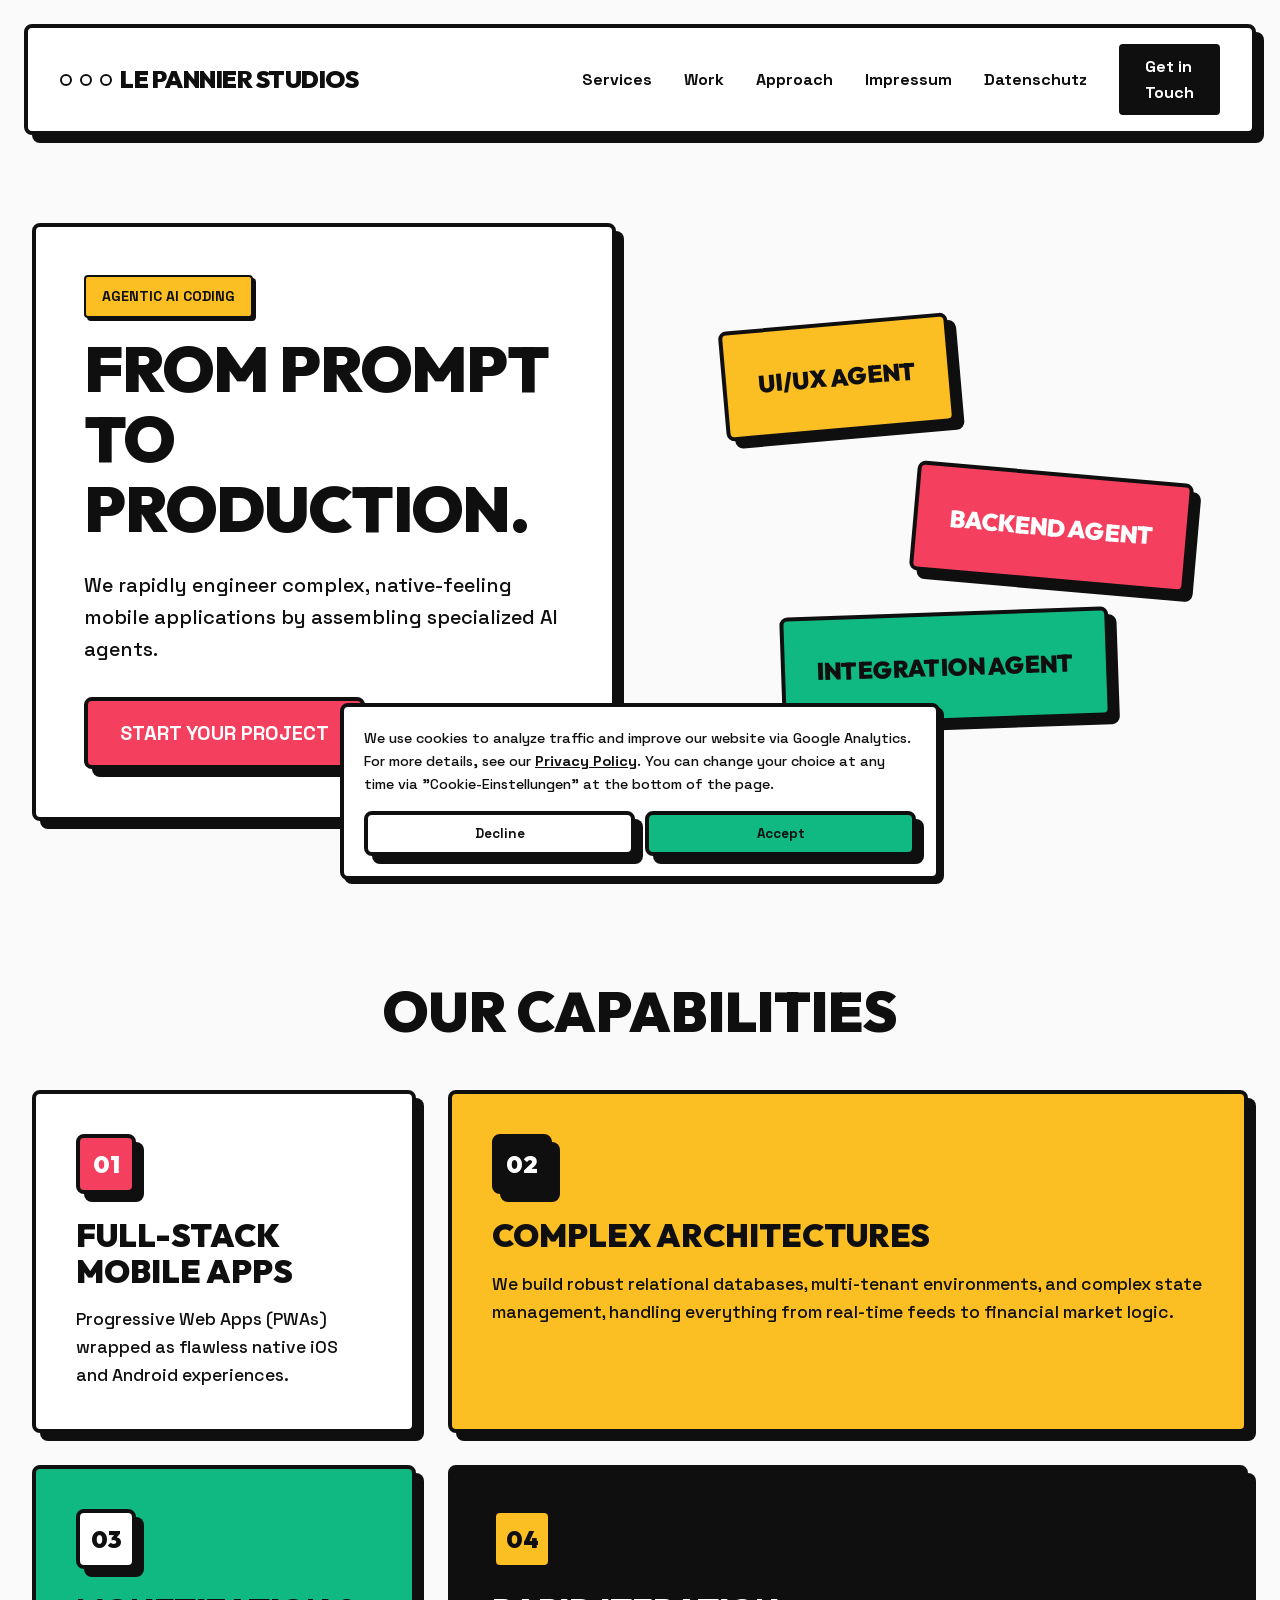
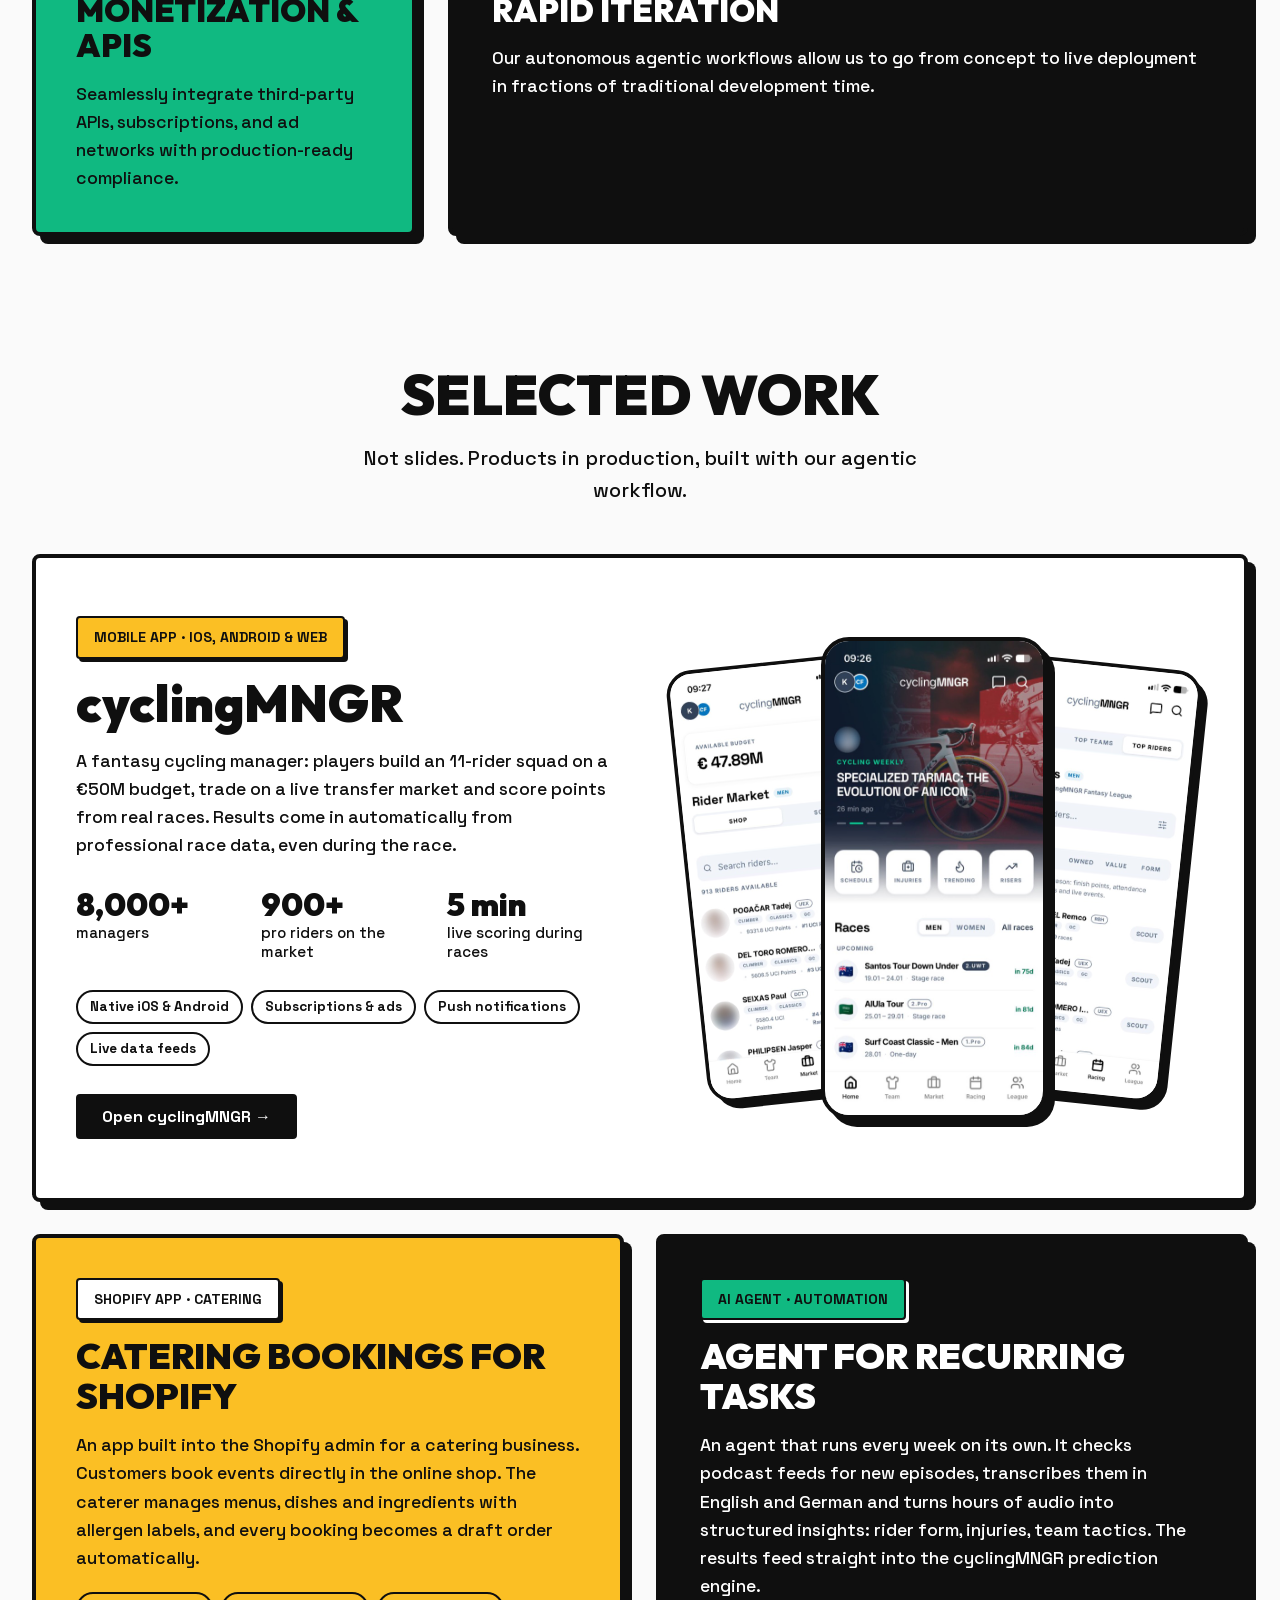
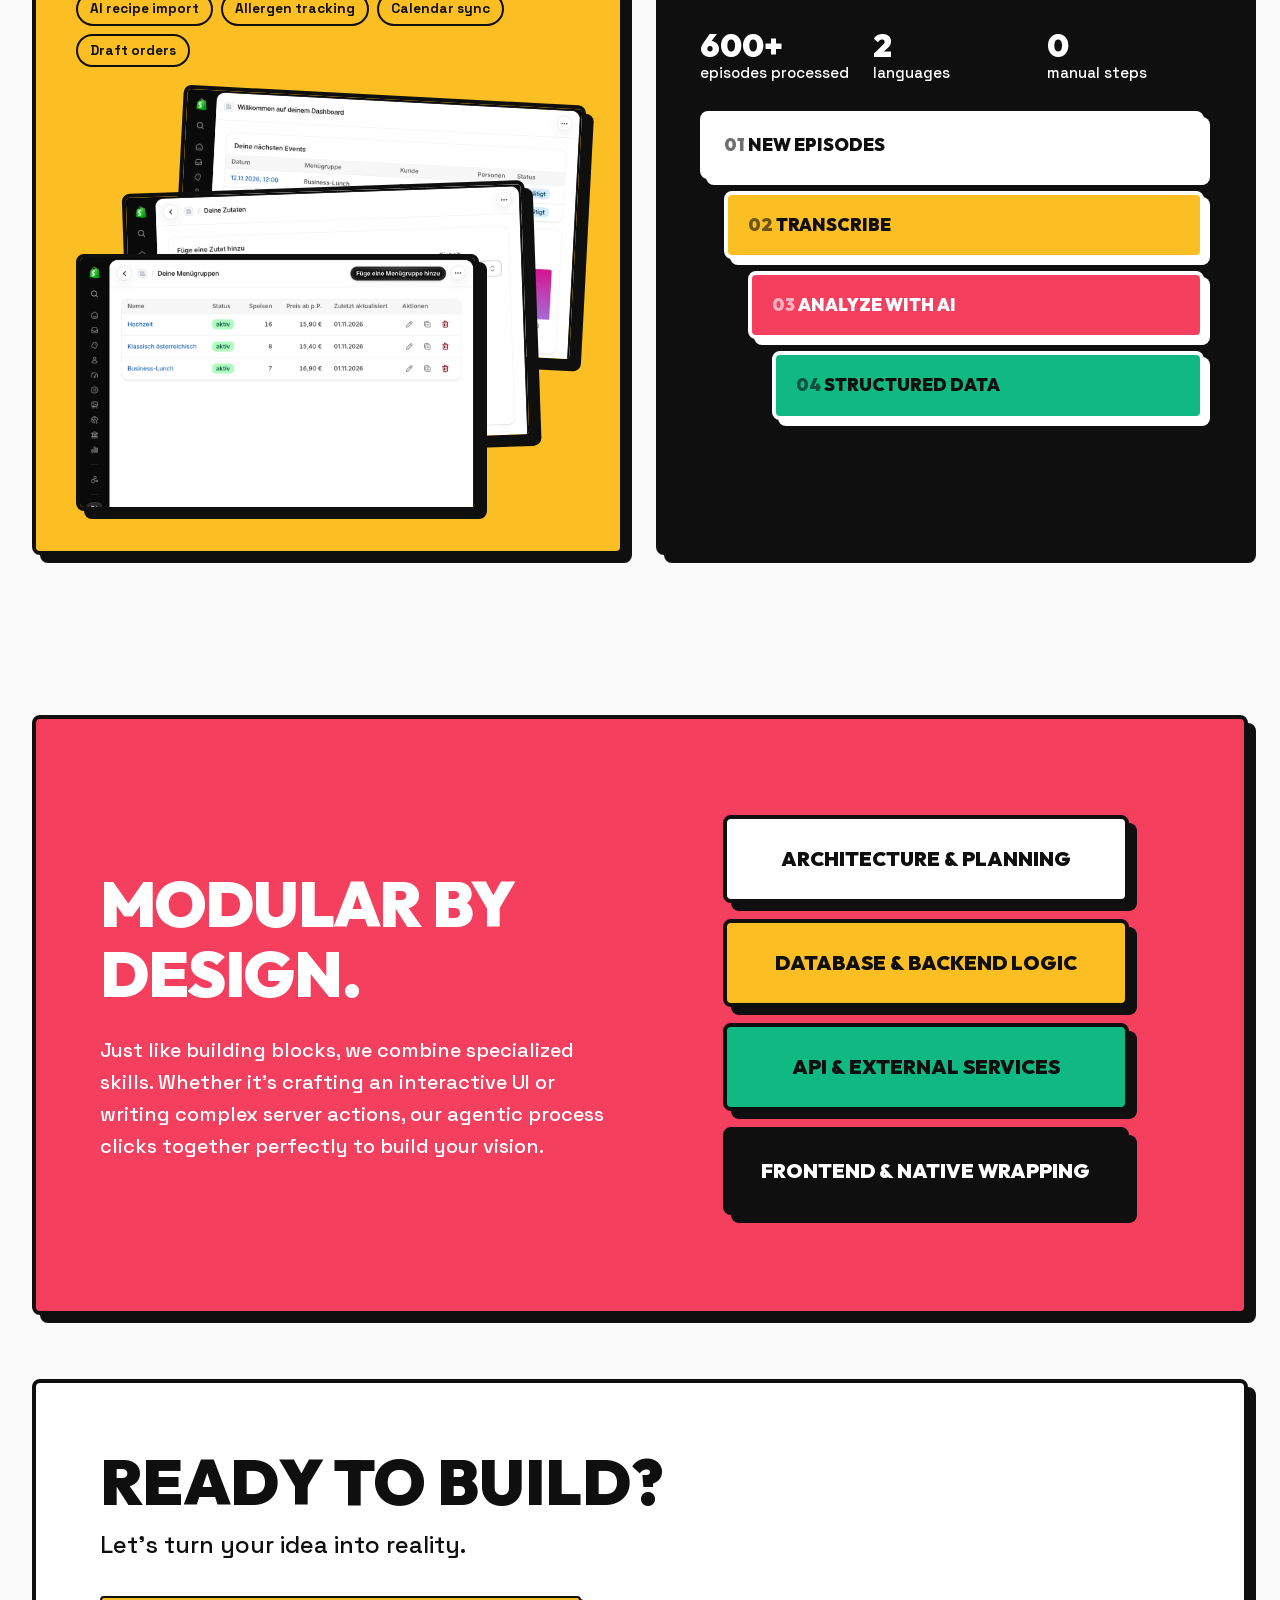
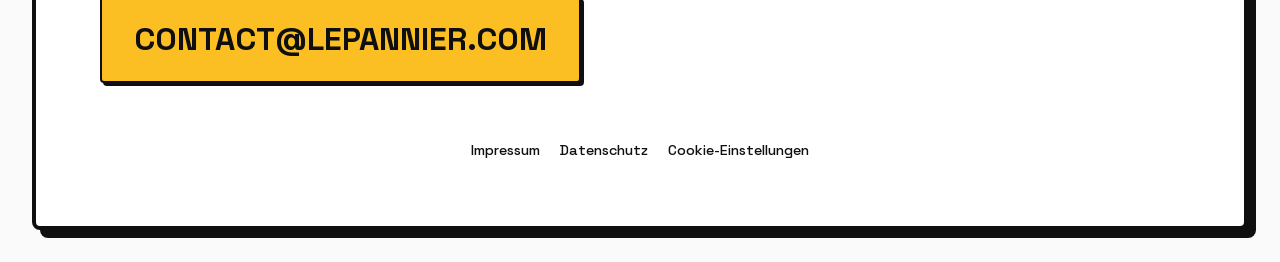
==== commit 8a81248b: "Use cyclingMNGR home screen as the center phone Rider photo in the news banner is blurred like the o" ====
--- a/index.html
+++ b/index.html
@@ -136,7 +136,7 @@
                 </div>
                 <div class="work-phones" aria-hidden="true">
                     <img src="/images/work/cyclingmngr-market.jpg" alt="" class="phone phone-left" width="480" height="1040" loading="lazy">
-                    <img src="/images/work/cyclingmngr-team.jpg" alt="" class="phone phone-center" width="480" height="1040" loading="lazy">
+                    <img src="/images/work/cyclingmngr-home.jpg" alt="" class="phone phone-center" width="480" height="1040" loading="lazy">
                     <img src="/images/work/cyclingmngr-riders.jpg" alt="" class="phone phone-right" width="480" height="1040" loading="lazy">
                 </div>
             </article>
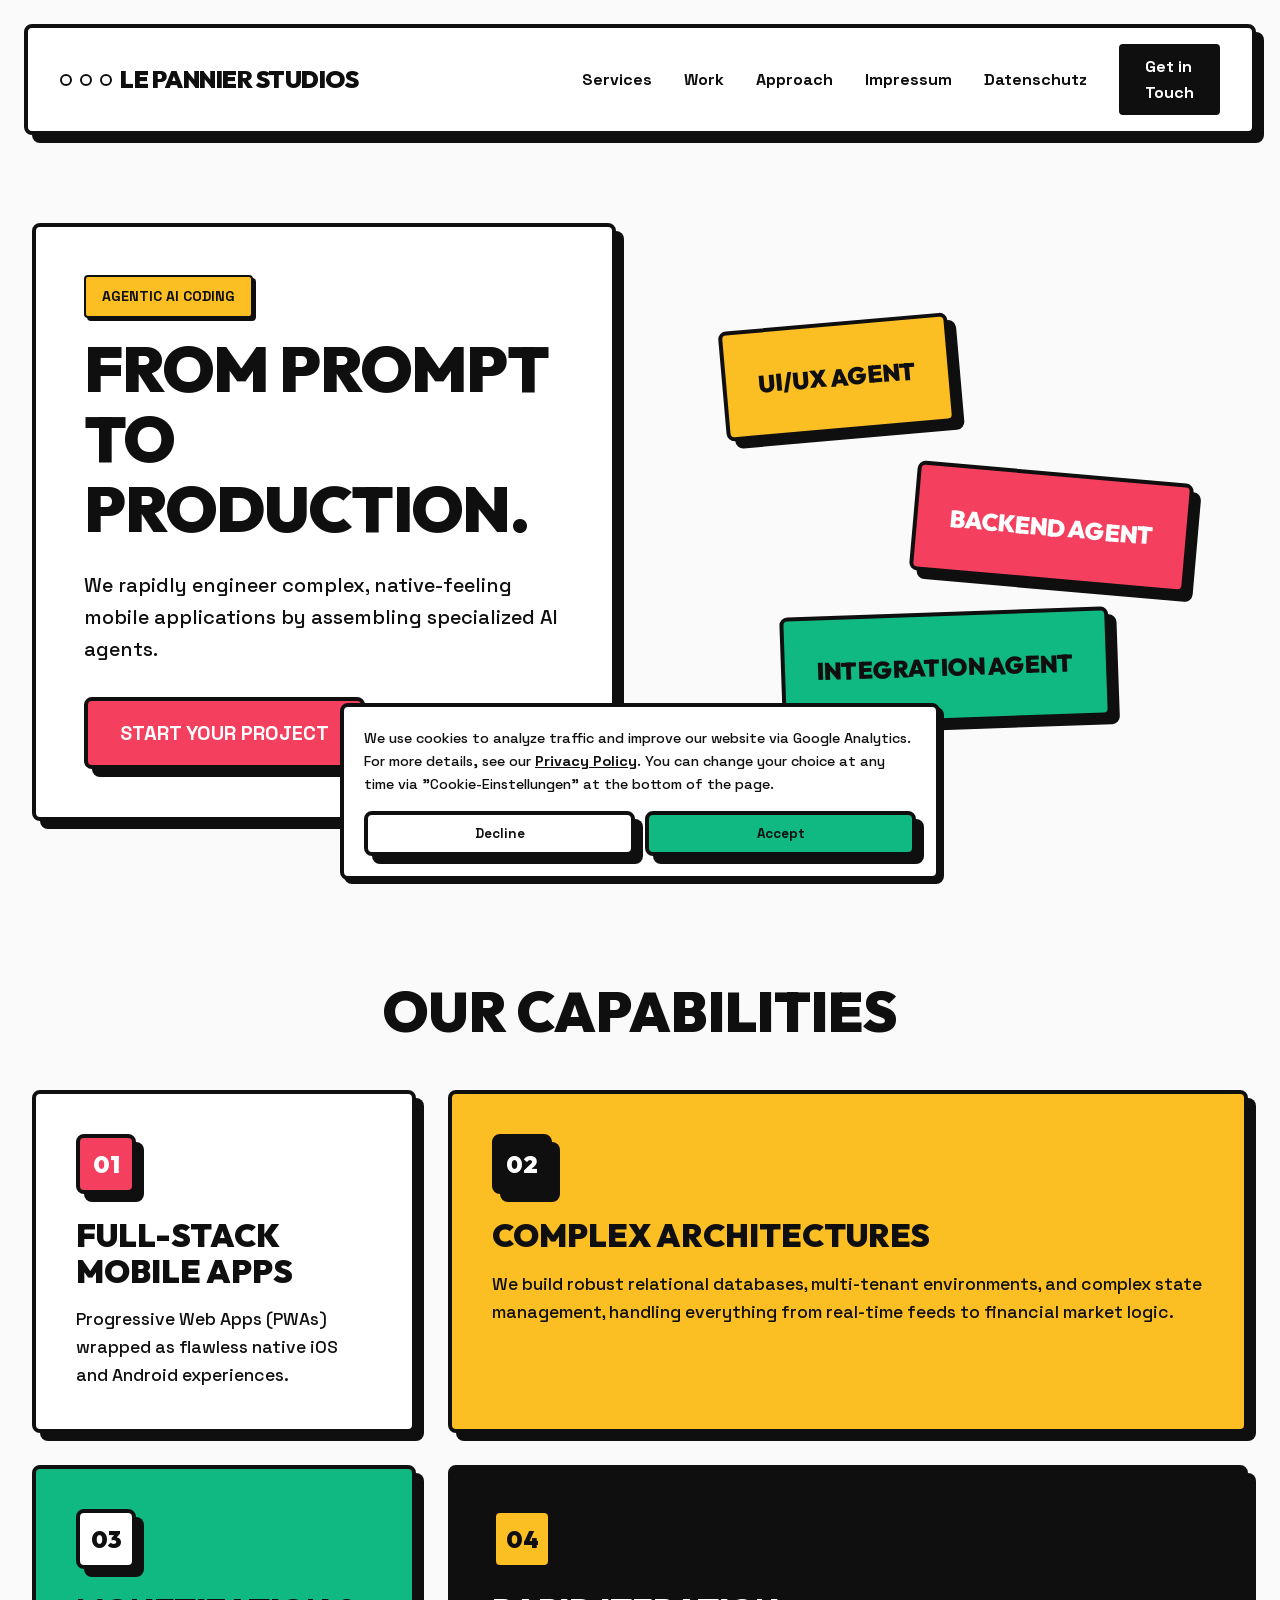
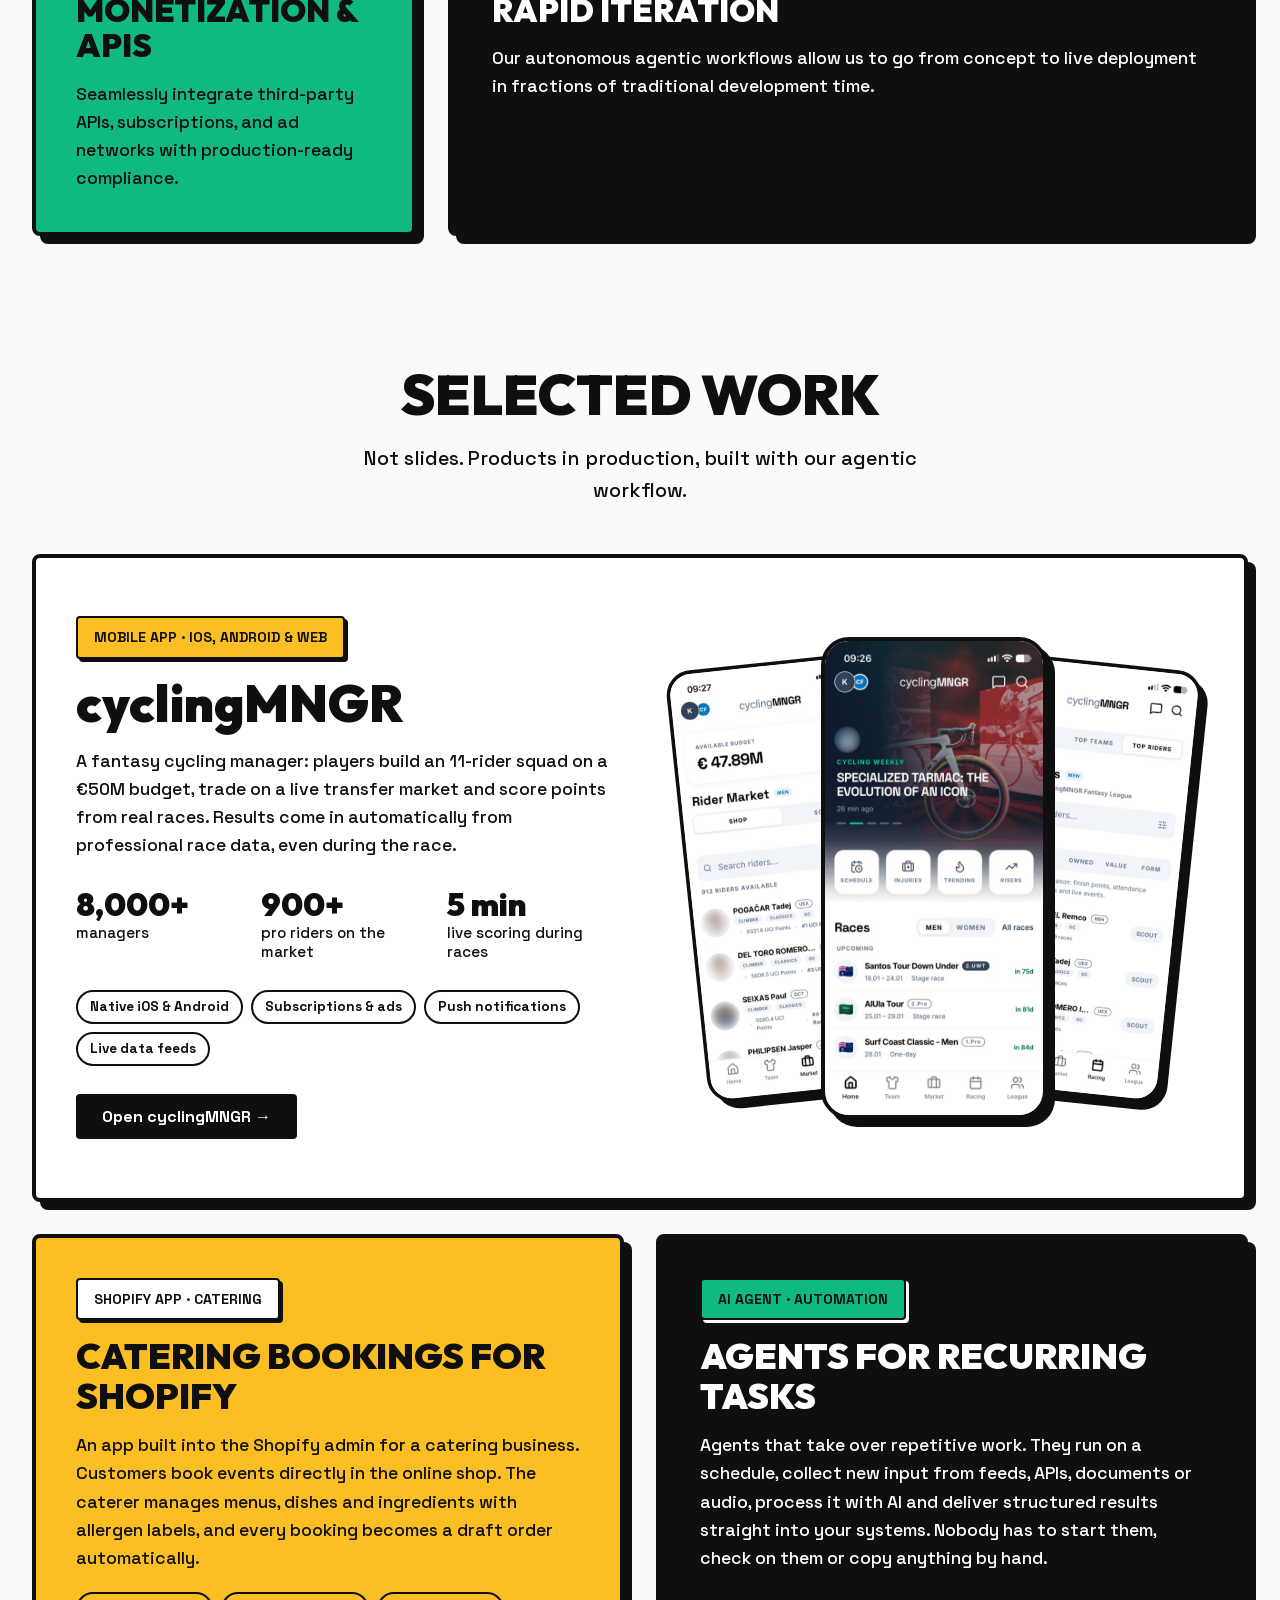
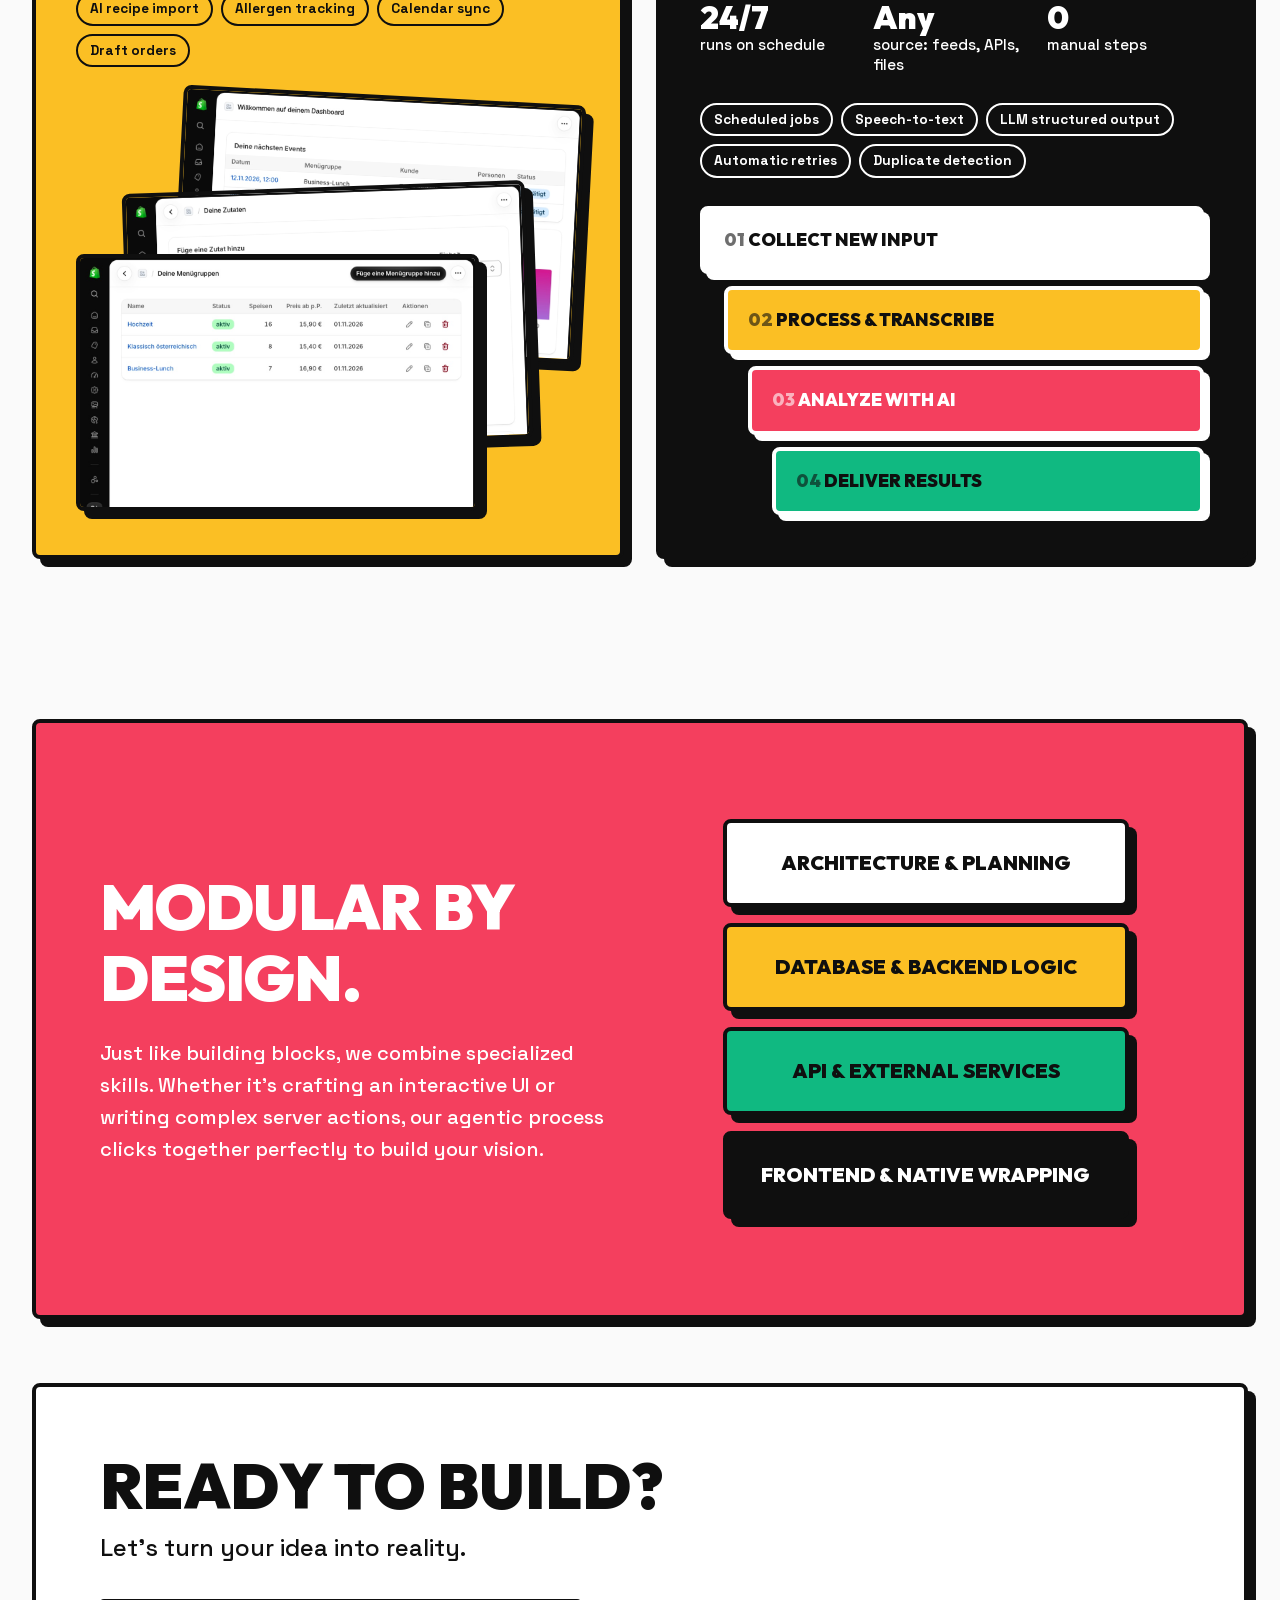
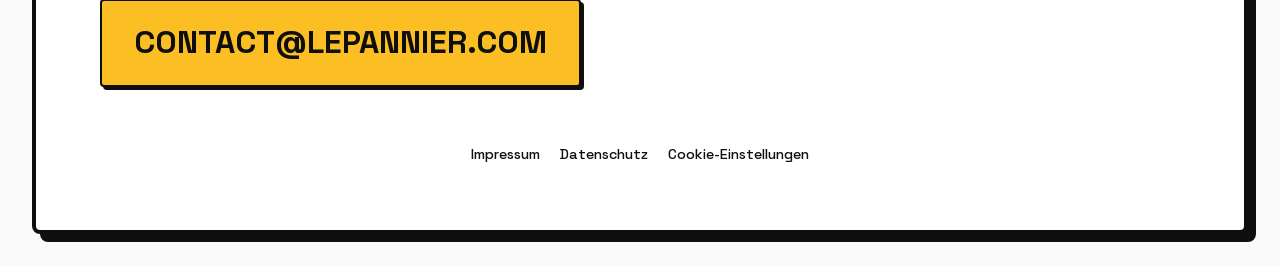
==== commit 9aa22464: "Make the recurring-task agents card generic Describe agents for recurring tasks in general terms wit" ====
--- a/index.html
+++ b/index.html
@@ -163,18 +163,25 @@
                 <!-- Recurring-task agent -->
                 <article class="work-card bg-black text-white block-border reveal delay-2">
                     <div class="tag badge-green">AI Agent · Automation</div>
-                    <h3>Agent for Recurring Tasks</h3>
-                    <p>An agent that runs every week on its own. It checks podcast feeds for new episodes, transcribes them in English and German and turns hours of audio into structured insights: rider form, injuries, team tactics. The results feed straight into the cyclingMNGR prediction engine.</p>
+                    <h3>Agents for Recurring Tasks</h3>
+                    <p>Agents that take over repetitive work. They run on a schedule, collect new input from feeds, APIs, documents or audio, process it with AI and deliver structured results straight into your systems. Nobody has to start them, check on them or copy anything by hand.</p>
                     <ul class="work-stats">
-                        <li><strong>600+</strong> episodes processed</li>
-                        <li><strong>2</strong> languages</li>
+                        <li><strong>24/7</strong> runs on schedule</li>
+                        <li><strong>Any</strong> source: feeds, APIs, files</li>
                         <li><strong>0</strong> manual steps</li>
                     </ul>
-                    <ol class="pipeline" aria-label="How the agent works">
-                        <li class="bg-white text-black block-border">New episodes</li>
-                        <li class="bg-yellow text-black block-border">Transcribe</li>
+                    <ul class="work-stack">
+                        <li>Scheduled jobs</li>
+                        <li>Speech-to-text</li>
+                        <li>LLM structured output</li>
+                        <li>Automatic retries</li>
+                        <li>Duplicate detection</li>
+                    </ul>
+                    <ol class="pipeline" aria-label="How the agents work">
+                        <li class="bg-white text-black block-border">Collect new input</li>
+                        <li class="bg-yellow text-black block-border">Process &amp; transcribe</li>
                         <li class="bg-rose text-white block-border">Analyze with AI</li>
-                        <li class="bg-green text-black block-border">Structured data</li>
+                        <li class="bg-green text-black block-border">Deliver results</li>
                     </ol>
                 </article>
             </div>
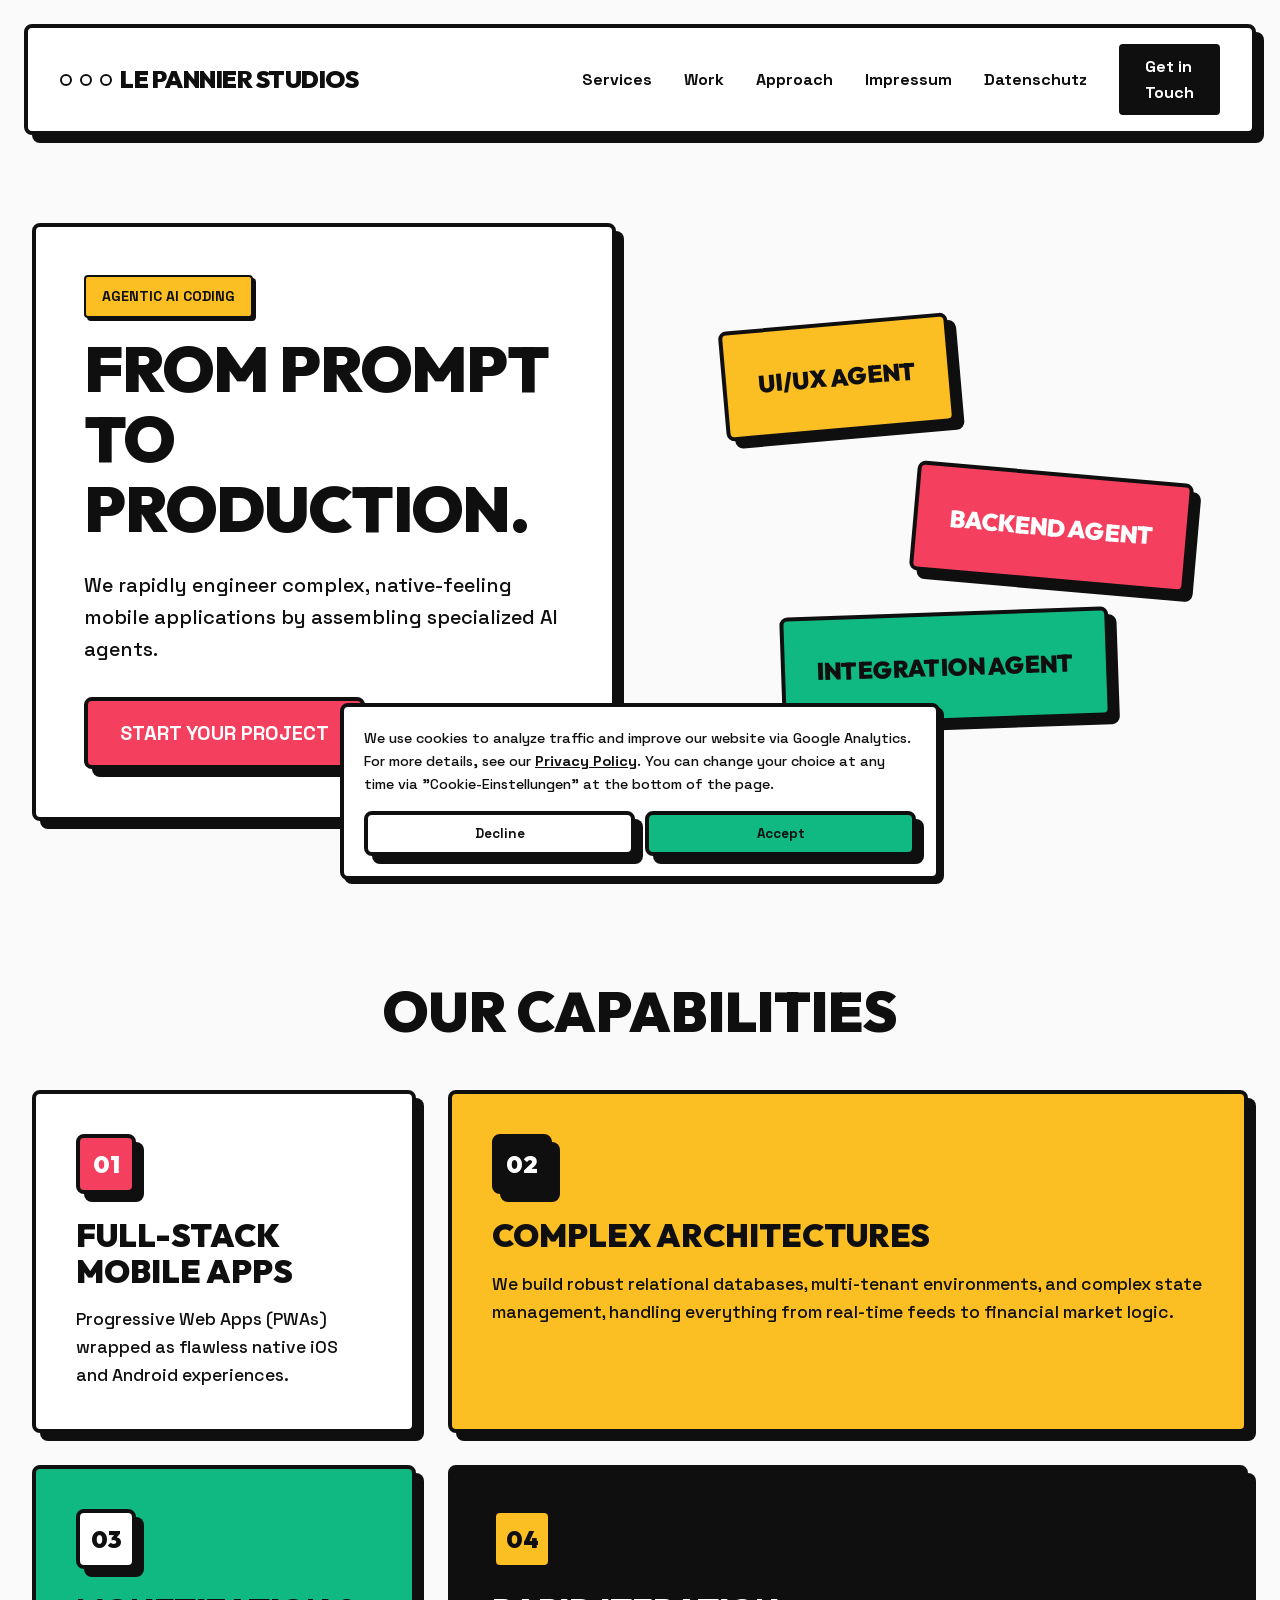
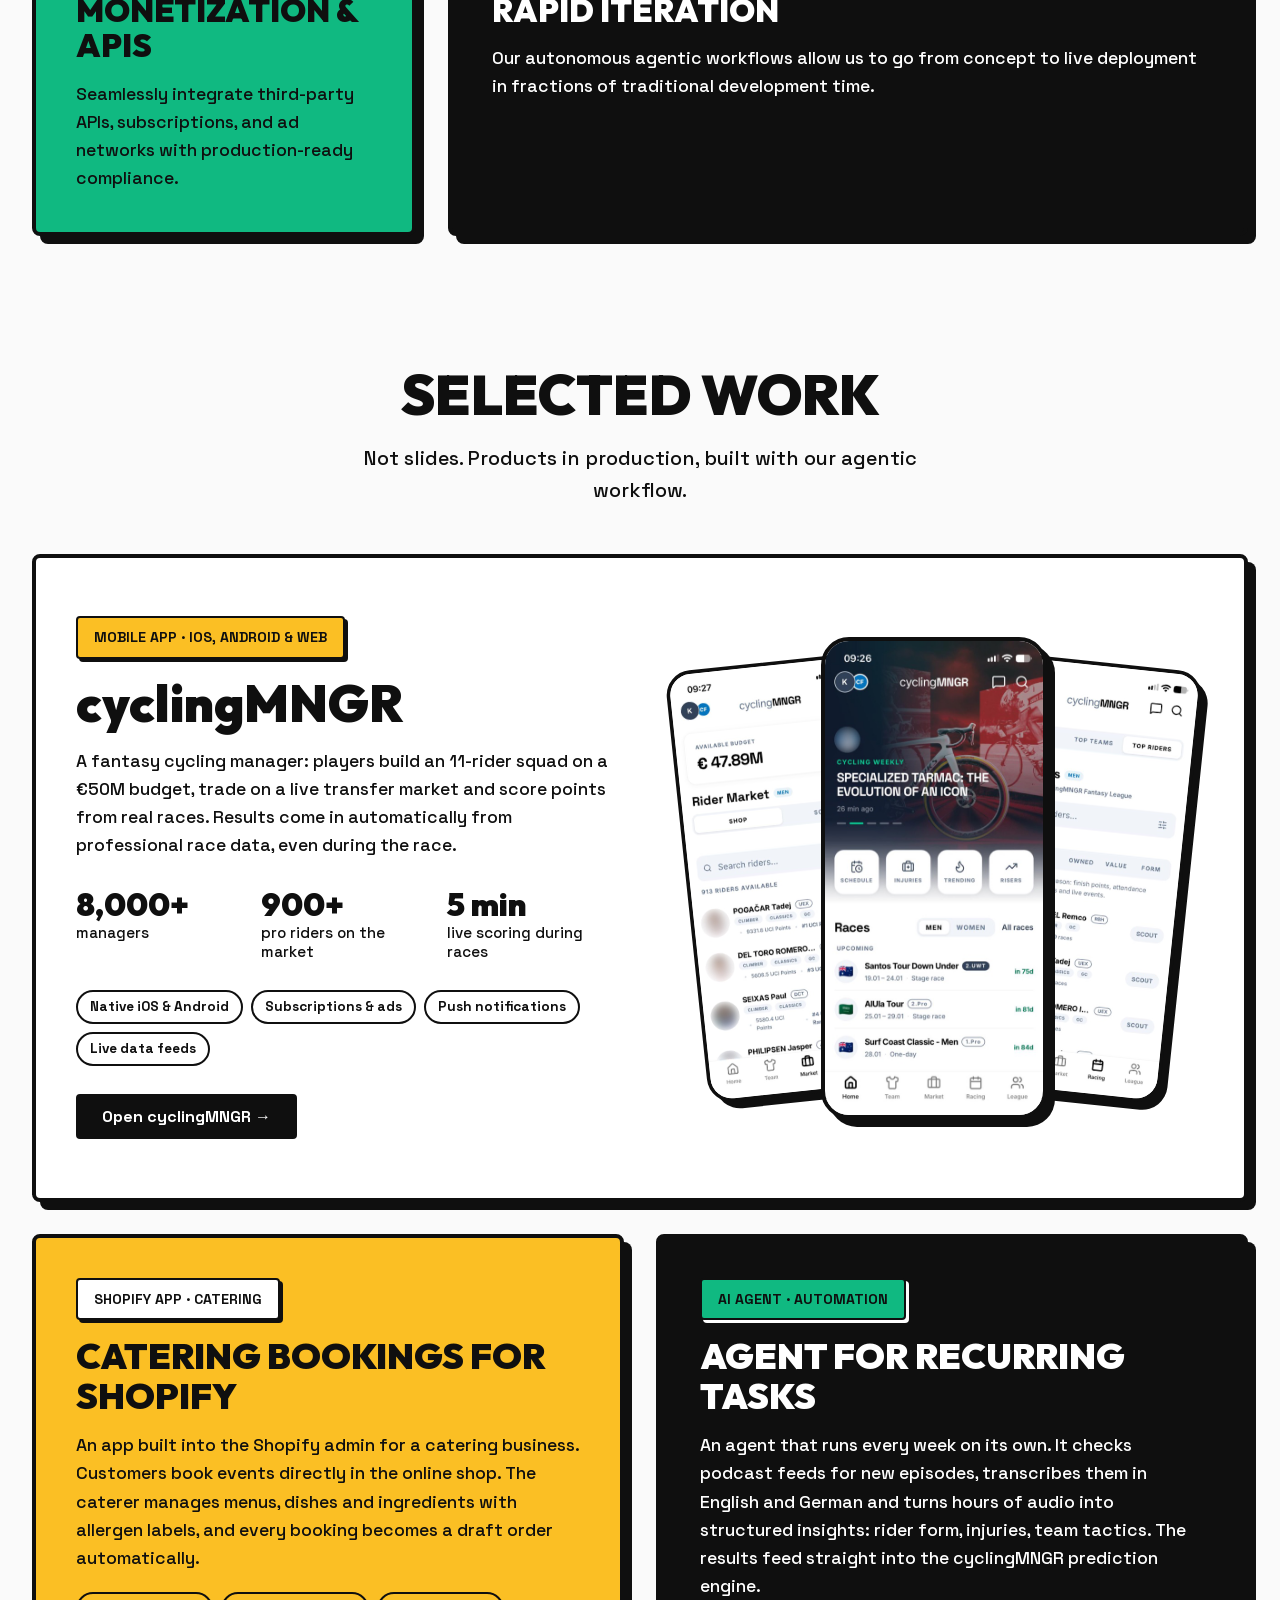
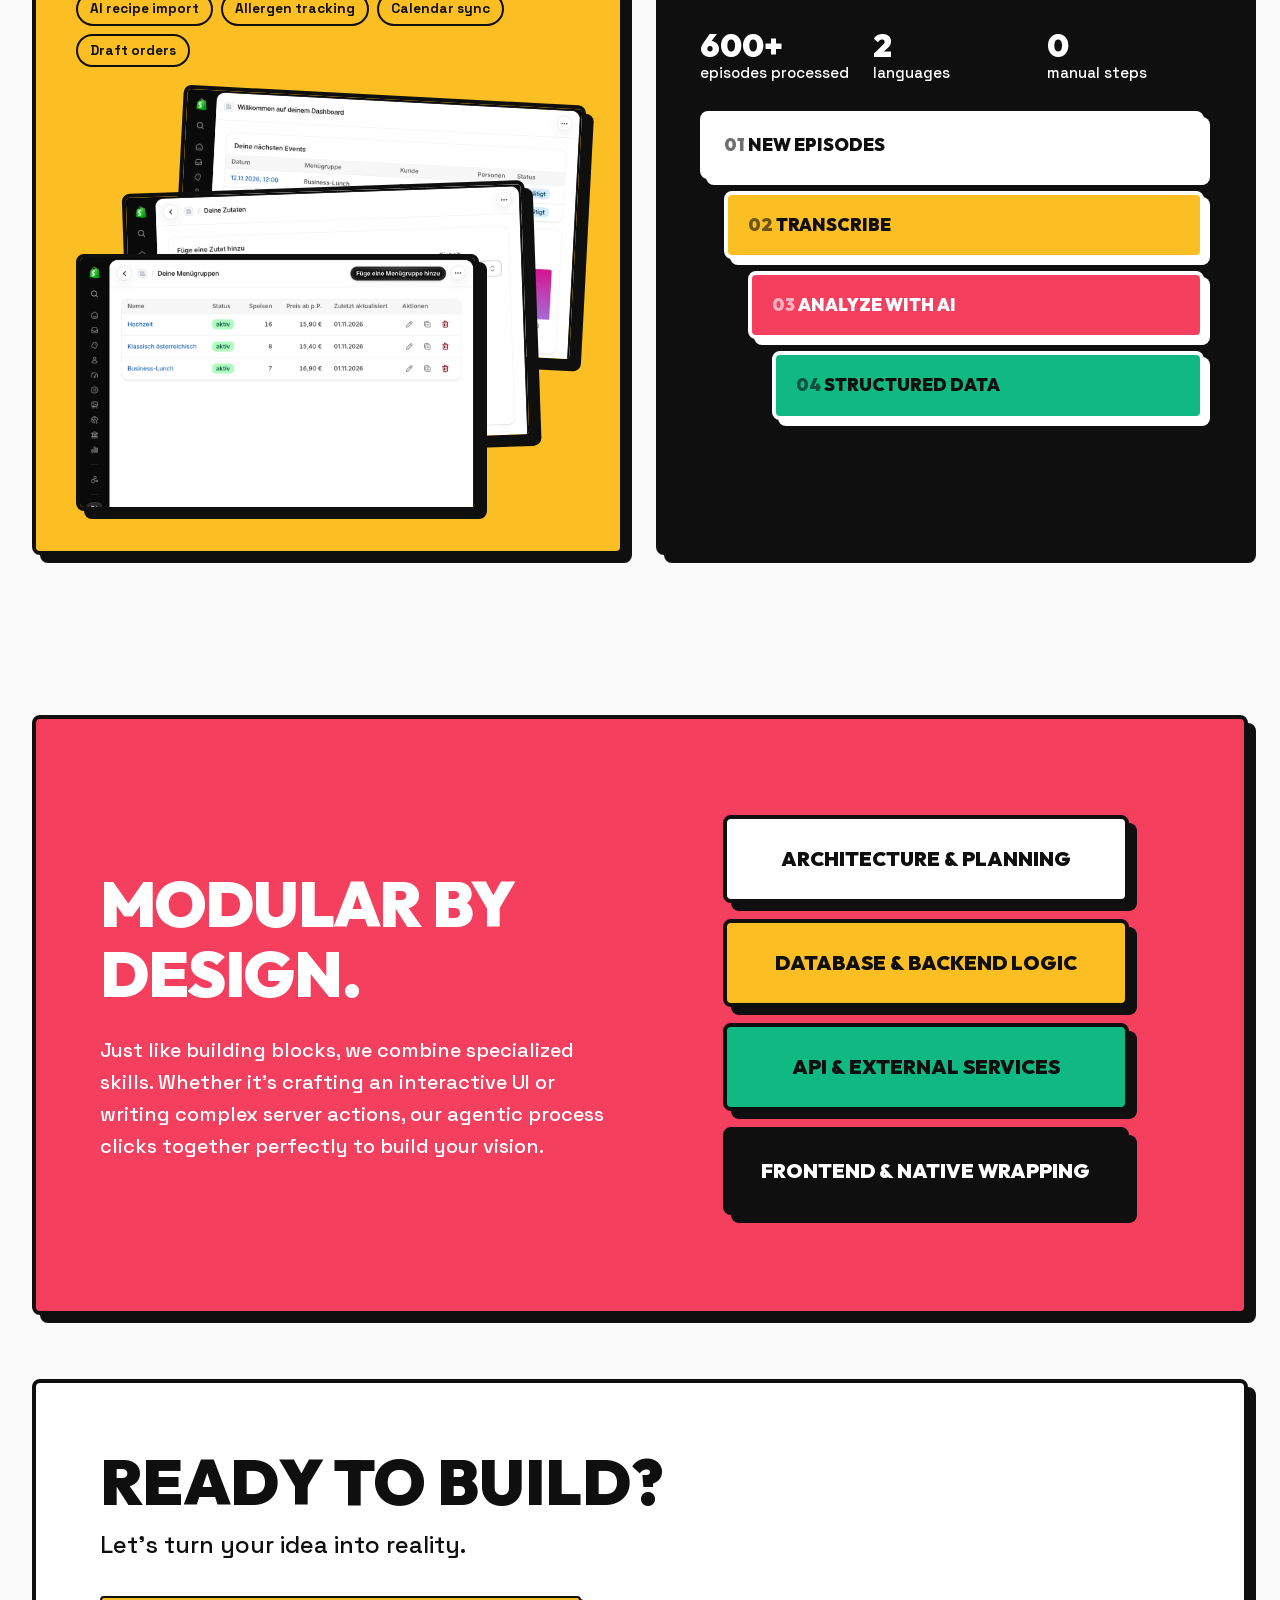
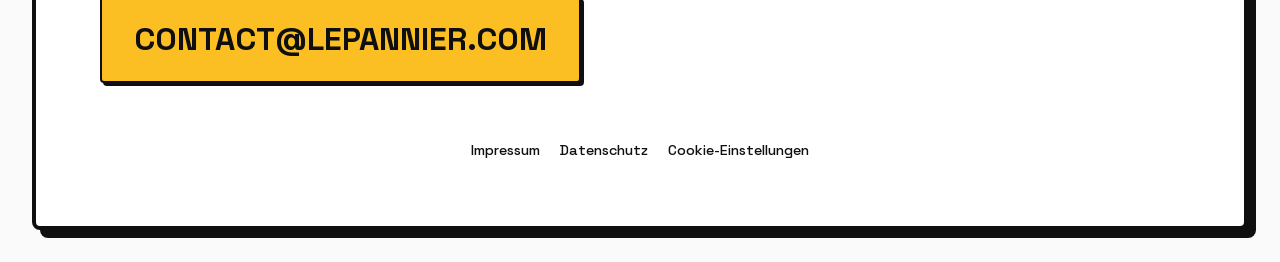
==== commit 9525c220: "Revert "Make the recurring-task agents card generic" This reverts commit 9aa22464bb09ff06ff6a517f8d5" ====
--- a/index.html
+++ b/index.html
@@ -163,25 +163,18 @@
                 <!-- Recurring-task agent -->
                 <article class="work-card bg-black text-white block-border reveal delay-2">
                     <div class="tag badge-green">AI Agent · Automation</div>
-                    <h3>Agents for Recurring Tasks</h3>
-                    <p>Agents that take over repetitive work. They run on a schedule, collect new input from feeds, APIs, documents or audio, process it with AI and deliver structured results straight into your systems. Nobody has to start them, check on them or copy anything by hand.</p>
+                    <h3>Agent for Recurring Tasks</h3>
+                    <p>An agent that runs every week on its own. It checks podcast feeds for new episodes, transcribes them in English and German and turns hours of audio into structured insights: rider form, injuries, team tactics. The results feed straight into the cyclingMNGR prediction engine.</p>
                     <ul class="work-stats">
-                        <li><strong>24/7</strong> runs on schedule</li>
-                        <li><strong>Any</strong> source: feeds, APIs, files</li>
+                        <li><strong>600+</strong> episodes processed</li>
+                        <li><strong>2</strong> languages</li>
                         <li><strong>0</strong> manual steps</li>
                     </ul>
-                    <ul class="work-stack">
-                        <li>Scheduled jobs</li>
-                        <li>Speech-to-text</li>
-                        <li>LLM structured output</li>
-                        <li>Automatic retries</li>
-                        <li>Duplicate detection</li>
-                    </ul>
-                    <ol class="pipeline" aria-label="How the agents work">
-                        <li class="bg-white text-black block-border">Collect new input</li>
-                        <li class="bg-yellow text-black block-border">Process &amp; transcribe</li>
+                    <ol class="pipeline" aria-label="How the agent works">
+                        <li class="bg-white text-black block-border">New episodes</li>
+                        <li class="bg-yellow text-black block-border">Transcribe</li>
                         <li class="bg-rose text-white block-border">Analyze with AI</li>
-                        <li class="bg-green text-black block-border">Deliver results</li>
+                        <li class="bg-green text-black block-border">Structured data</li>
                     </ol>
                 </article>
             </div>
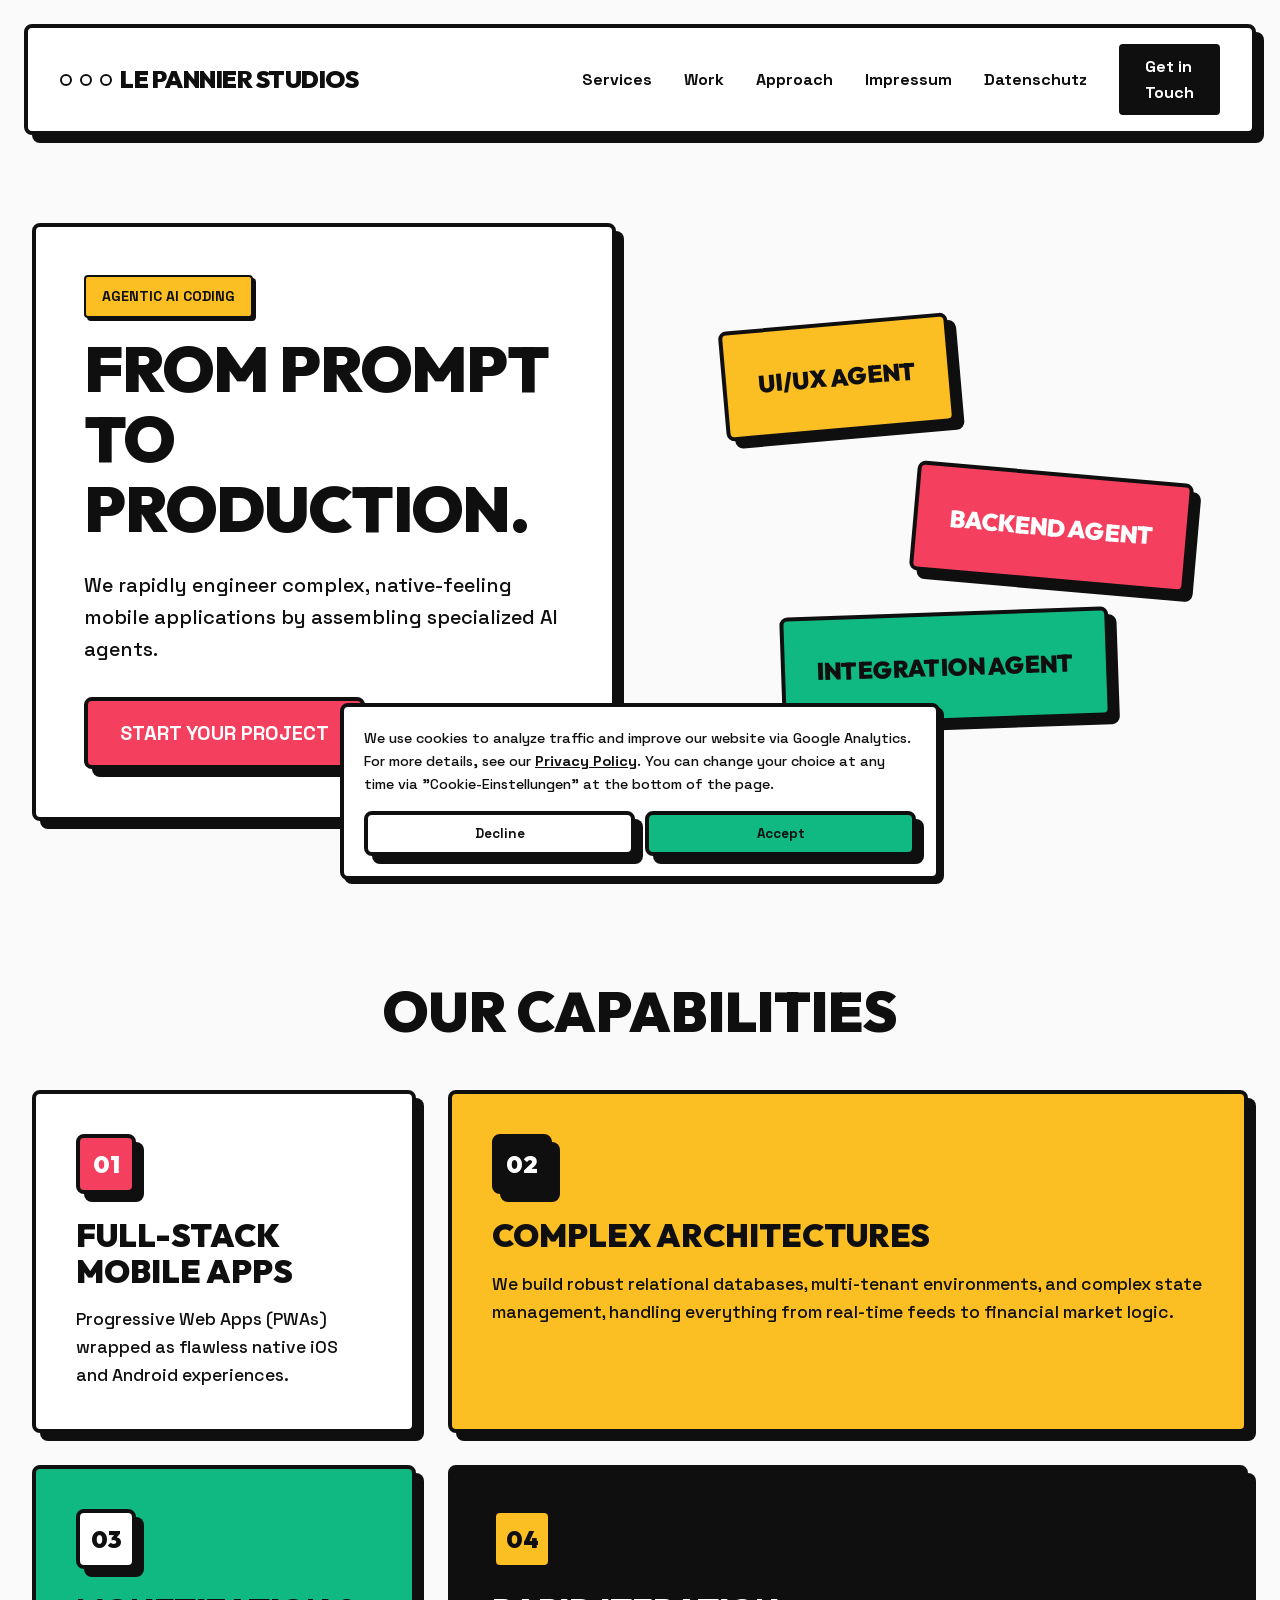
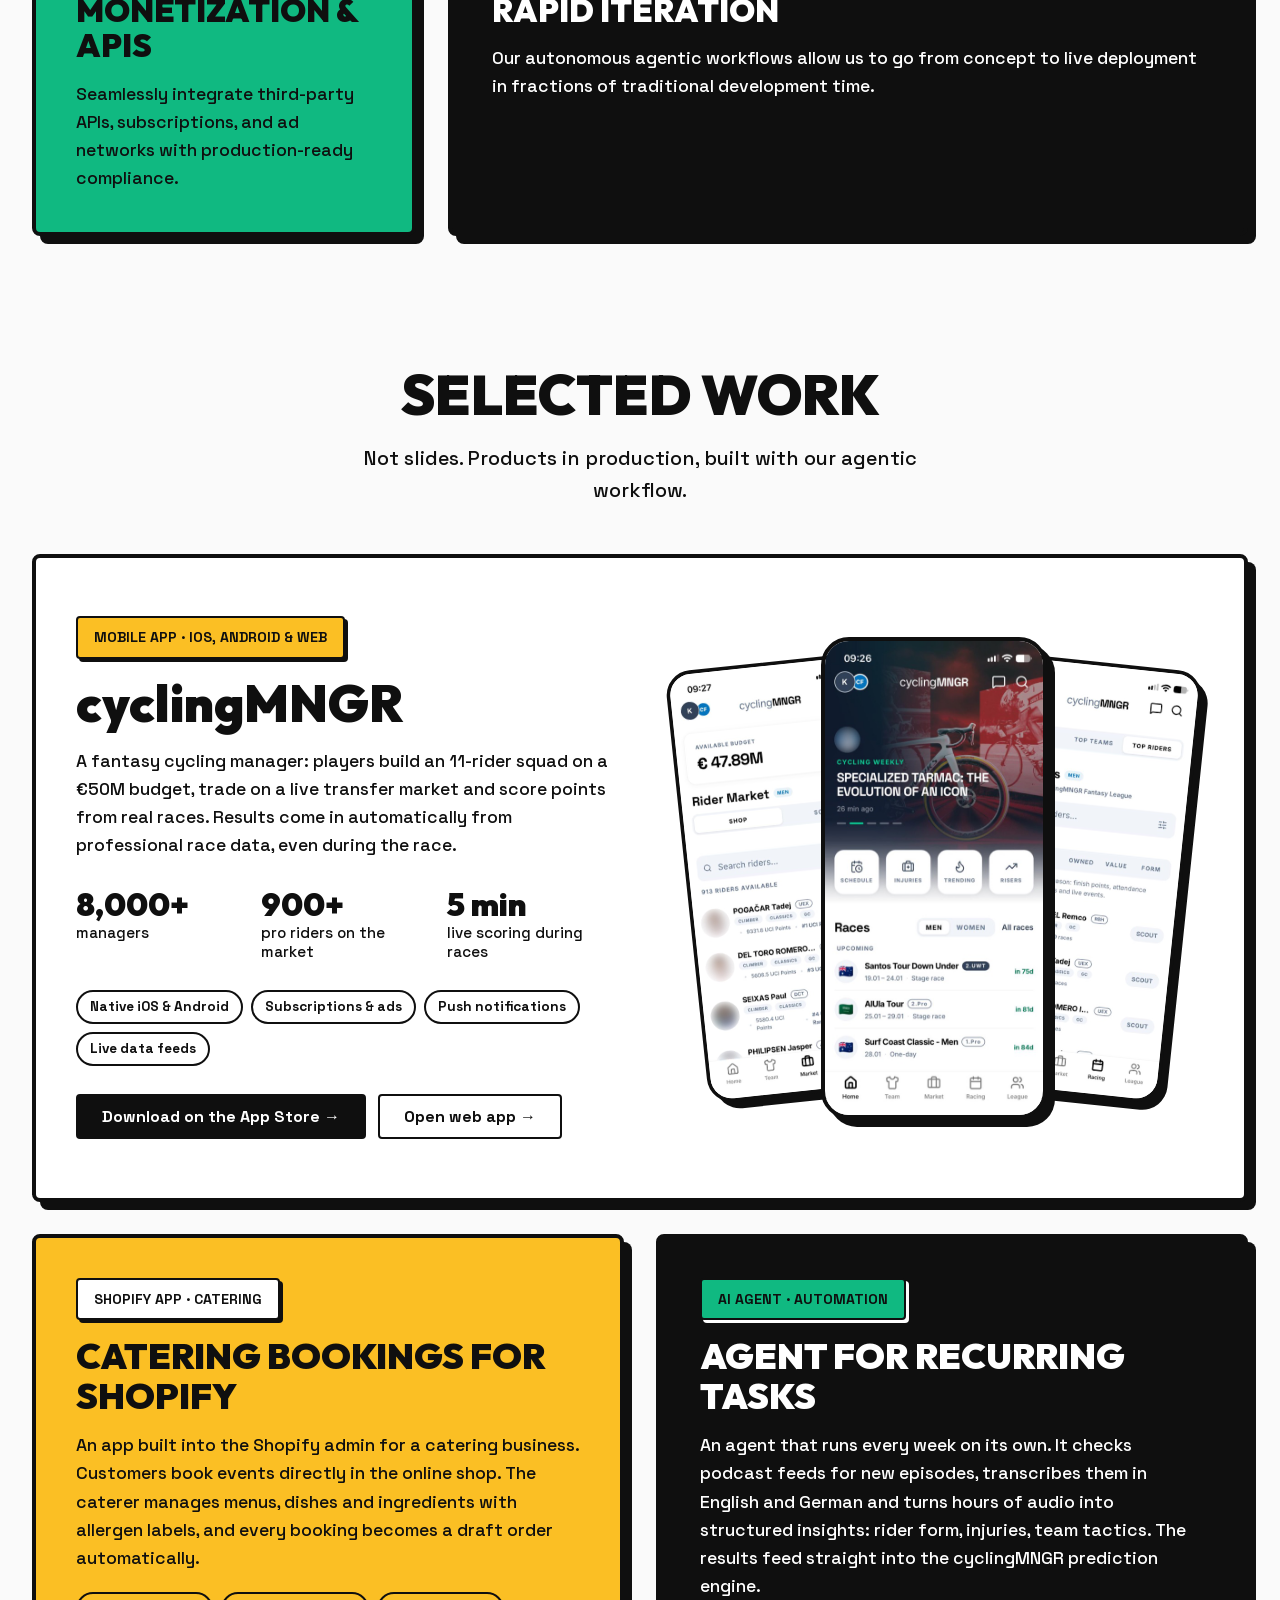
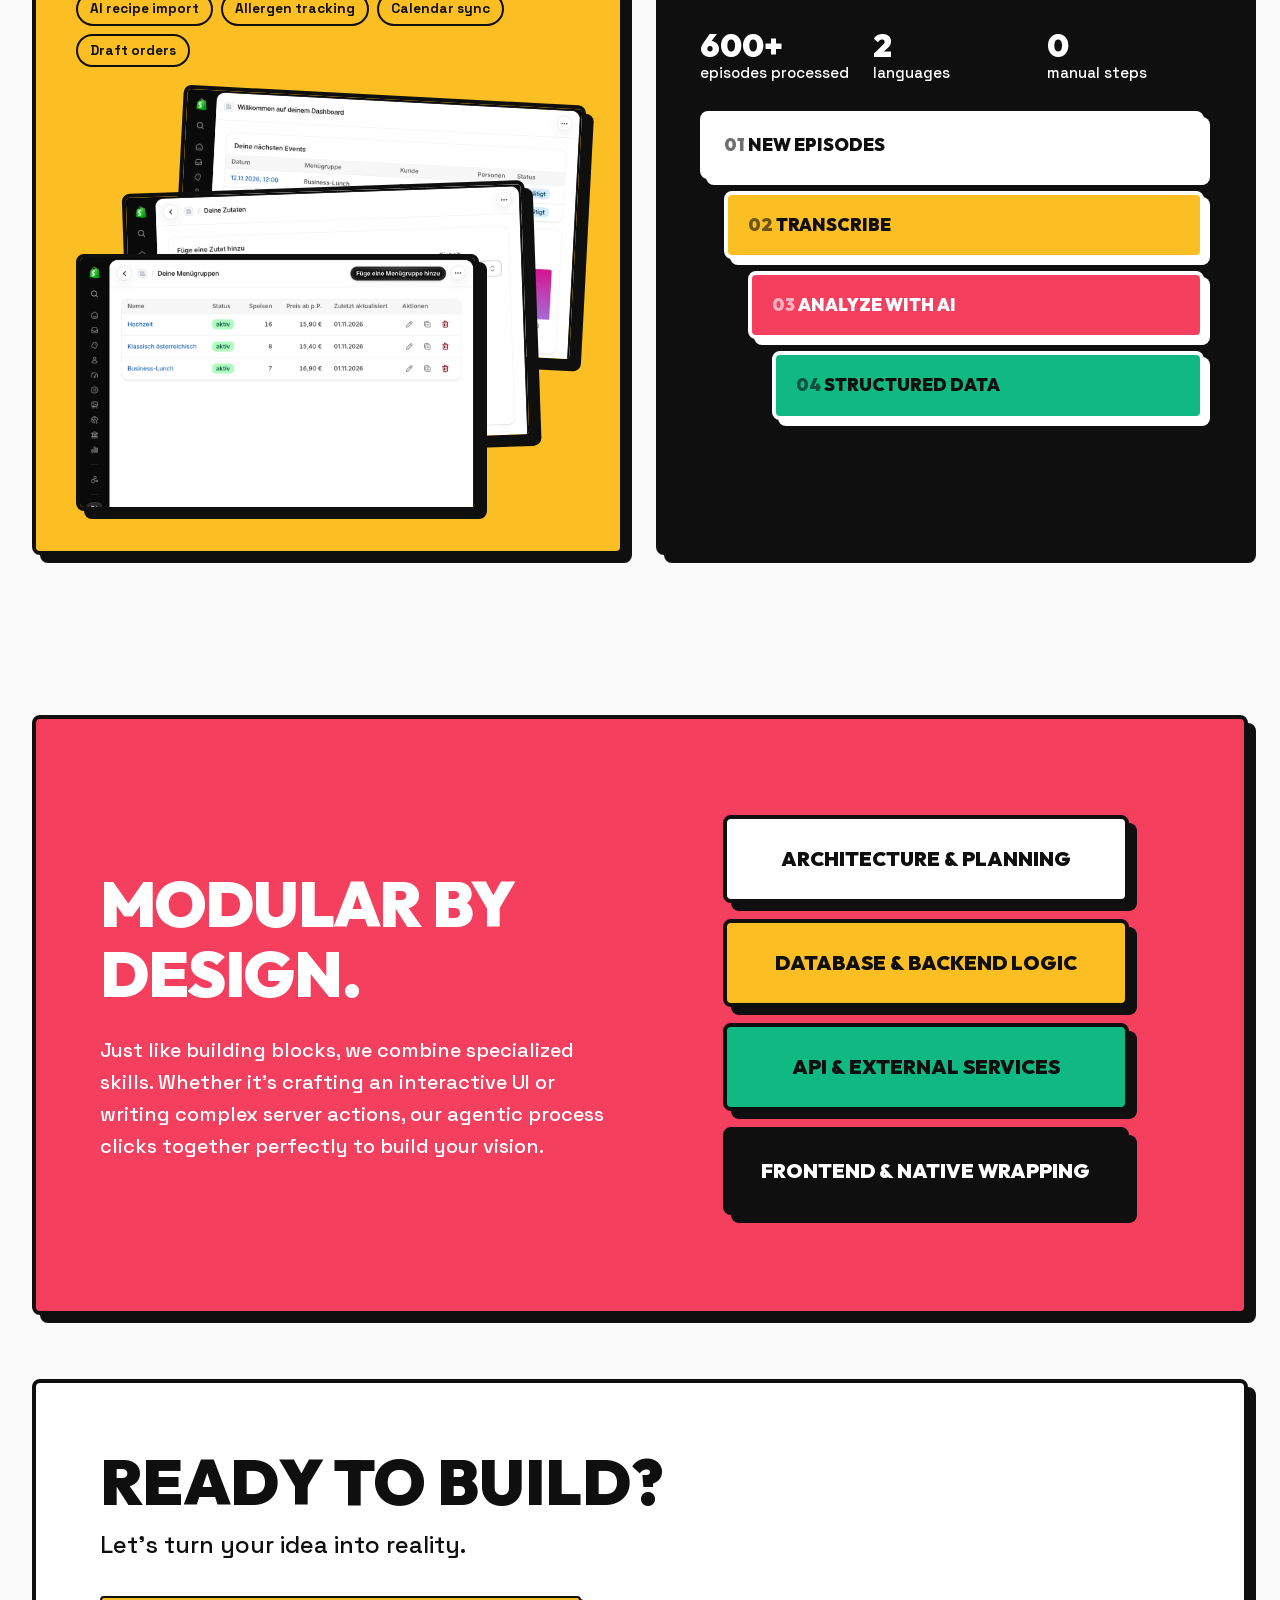
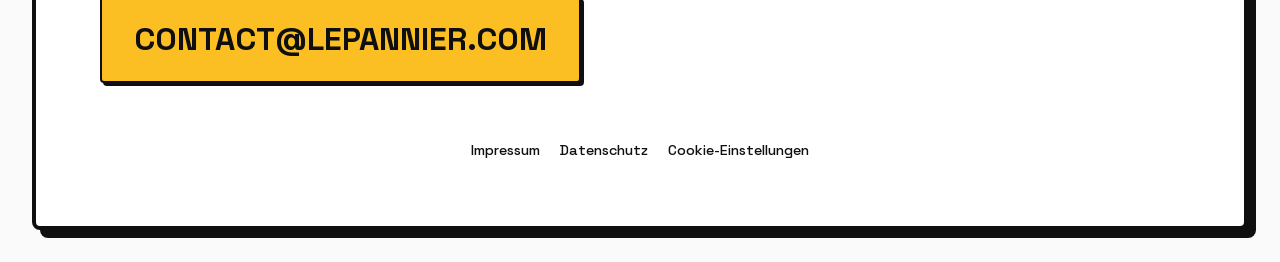
==== commit d22b9e52: "Add App Store link to cyclingMNGR card Co-Authored-By: Claude Opus 5.5 <noreply@anthropic.com>" ====
--- a/index.html
+++ b/index.html
@@ -132,7 +132,10 @@
                         <li>Push notifications</li>
                         <li>Live data feeds</li>
                     </ul>
-                    <a href="https://app.cyclingmngr.com/" class="btn btn-primary" target="_blank" rel="noopener">Open cyclingMNGR →</a>
+                    <div class="work-actions">
+                        <a href="https://apps.apple.com/app/cyclingmngr-fantasy-cycling/id6762645469" class="btn btn-primary" target="_blank" rel="noopener">Download on the App Store →</a>
+                        <a href="https://app.cyclingmngr.com/" class="btn btn-secondary" target="_blank" rel="noopener">Open web app →</a>
+                    </div>
                 </div>
                 <div class="work-phones" aria-hidden="true">
                     <img src="/images/work/cyclingmngr-market.jpg" alt="" class="phone phone-left" width="480" height="1040" loading="lazy">
--- a/style.css
+++ b/style.css
@@ -125,6 +125,26 @@
     box-shadow: 4px 4px 0 var(--black);
 }
 
+.btn-secondary {
+    background-color: var(--white);
+    color: var(--black);
+    padding: 0.5rem 1.5rem;
+    border: 2px solid var(--black);
+    border-radius: 4px;
+}
+
+.btn-secondary:hover {
+    background-color: var(--yellow);
+    transform: translate(-2px, -2px);
+    box-shadow: 4px 4px 0 var(--black);
+}
+
+.work-actions {
+    display: flex;
+    flex-wrap: wrap;
+    gap: 0.75rem;
+}
+
 .btn-large {
     font-size: 1.25rem;
     padding: 1rem 2rem;
